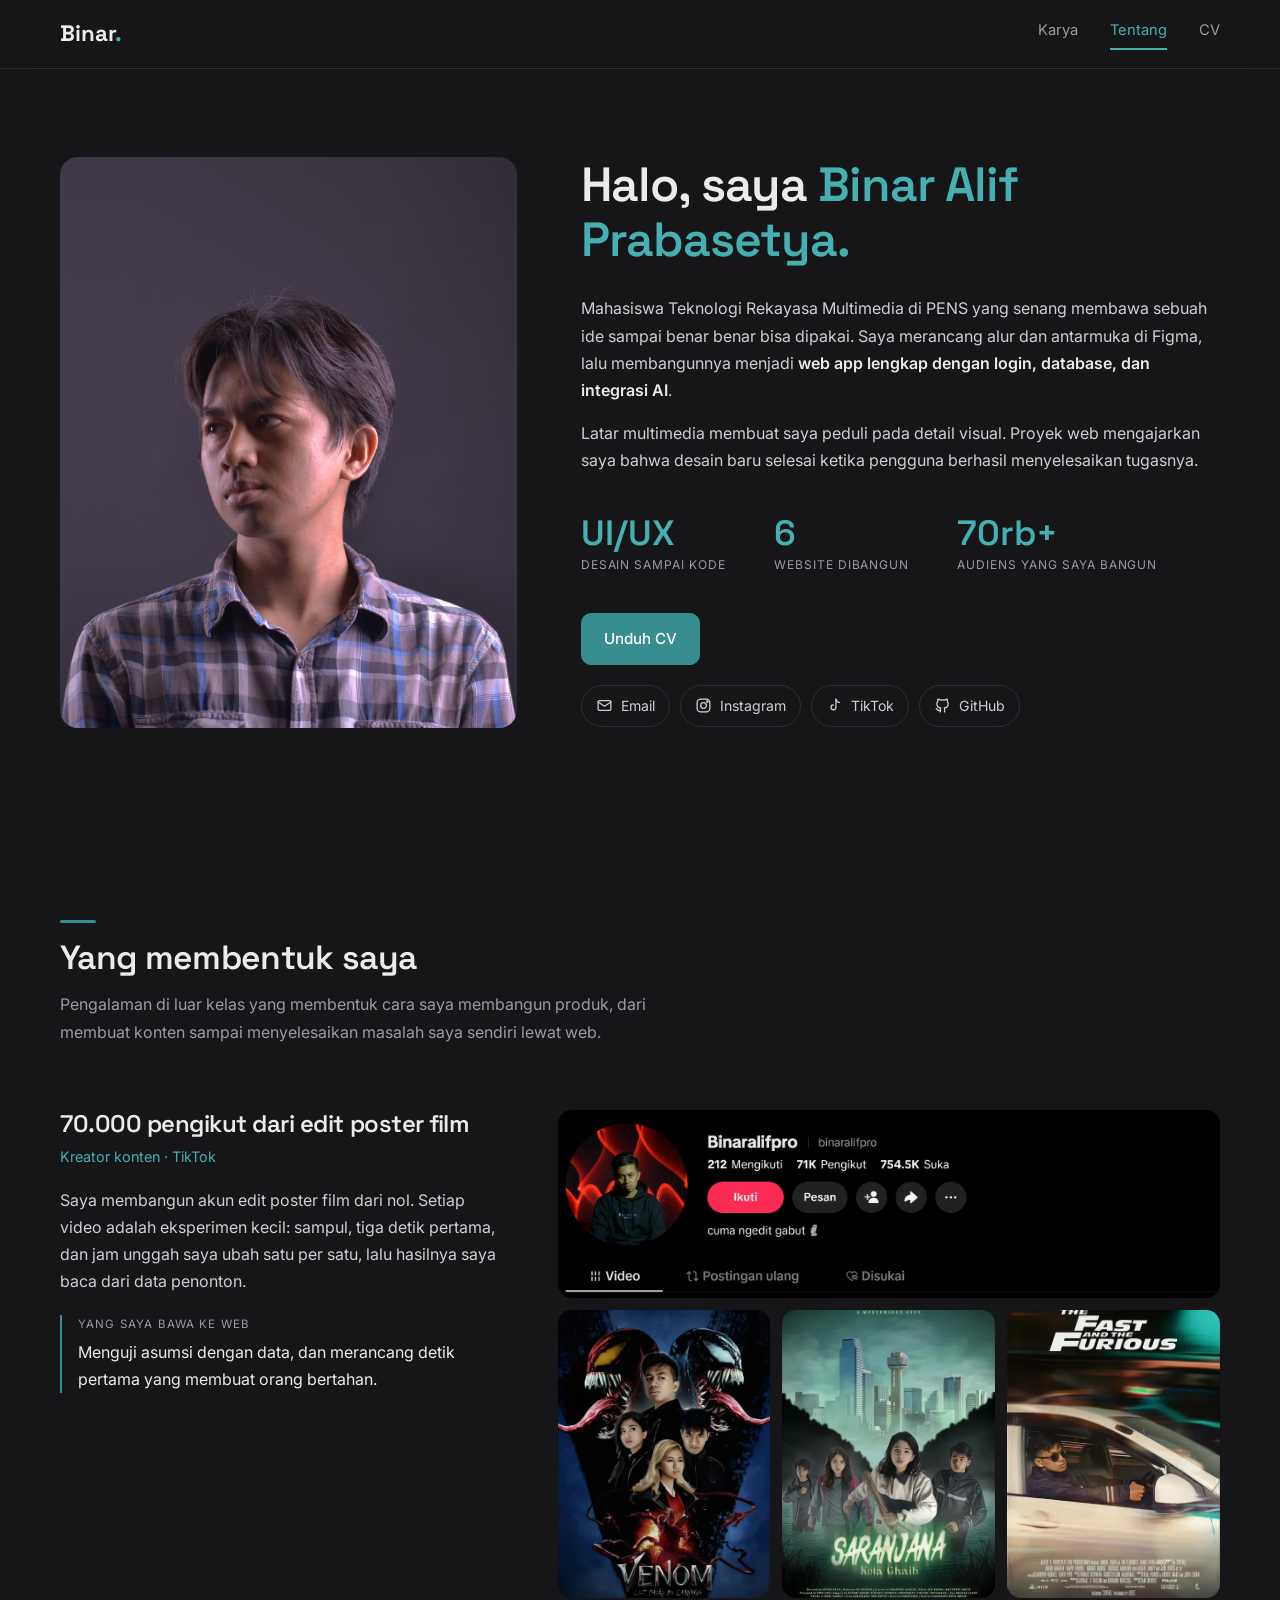
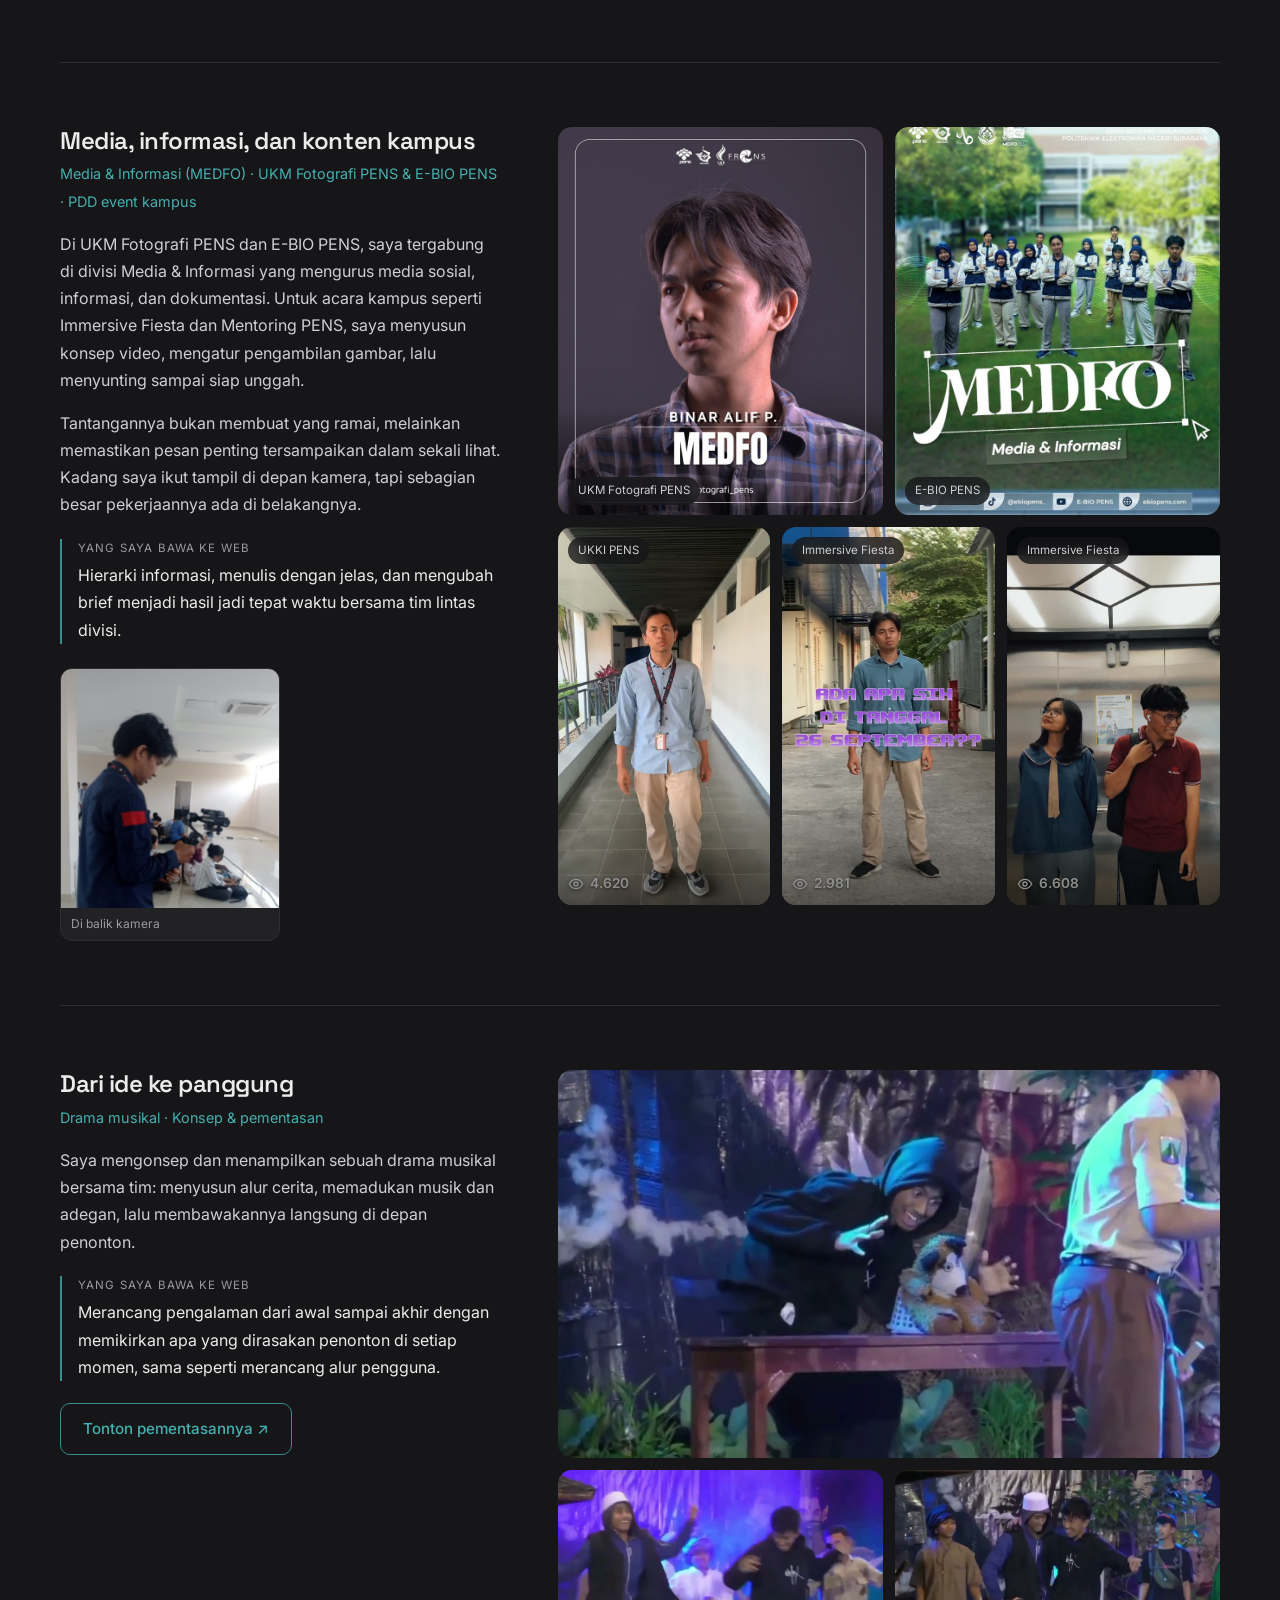
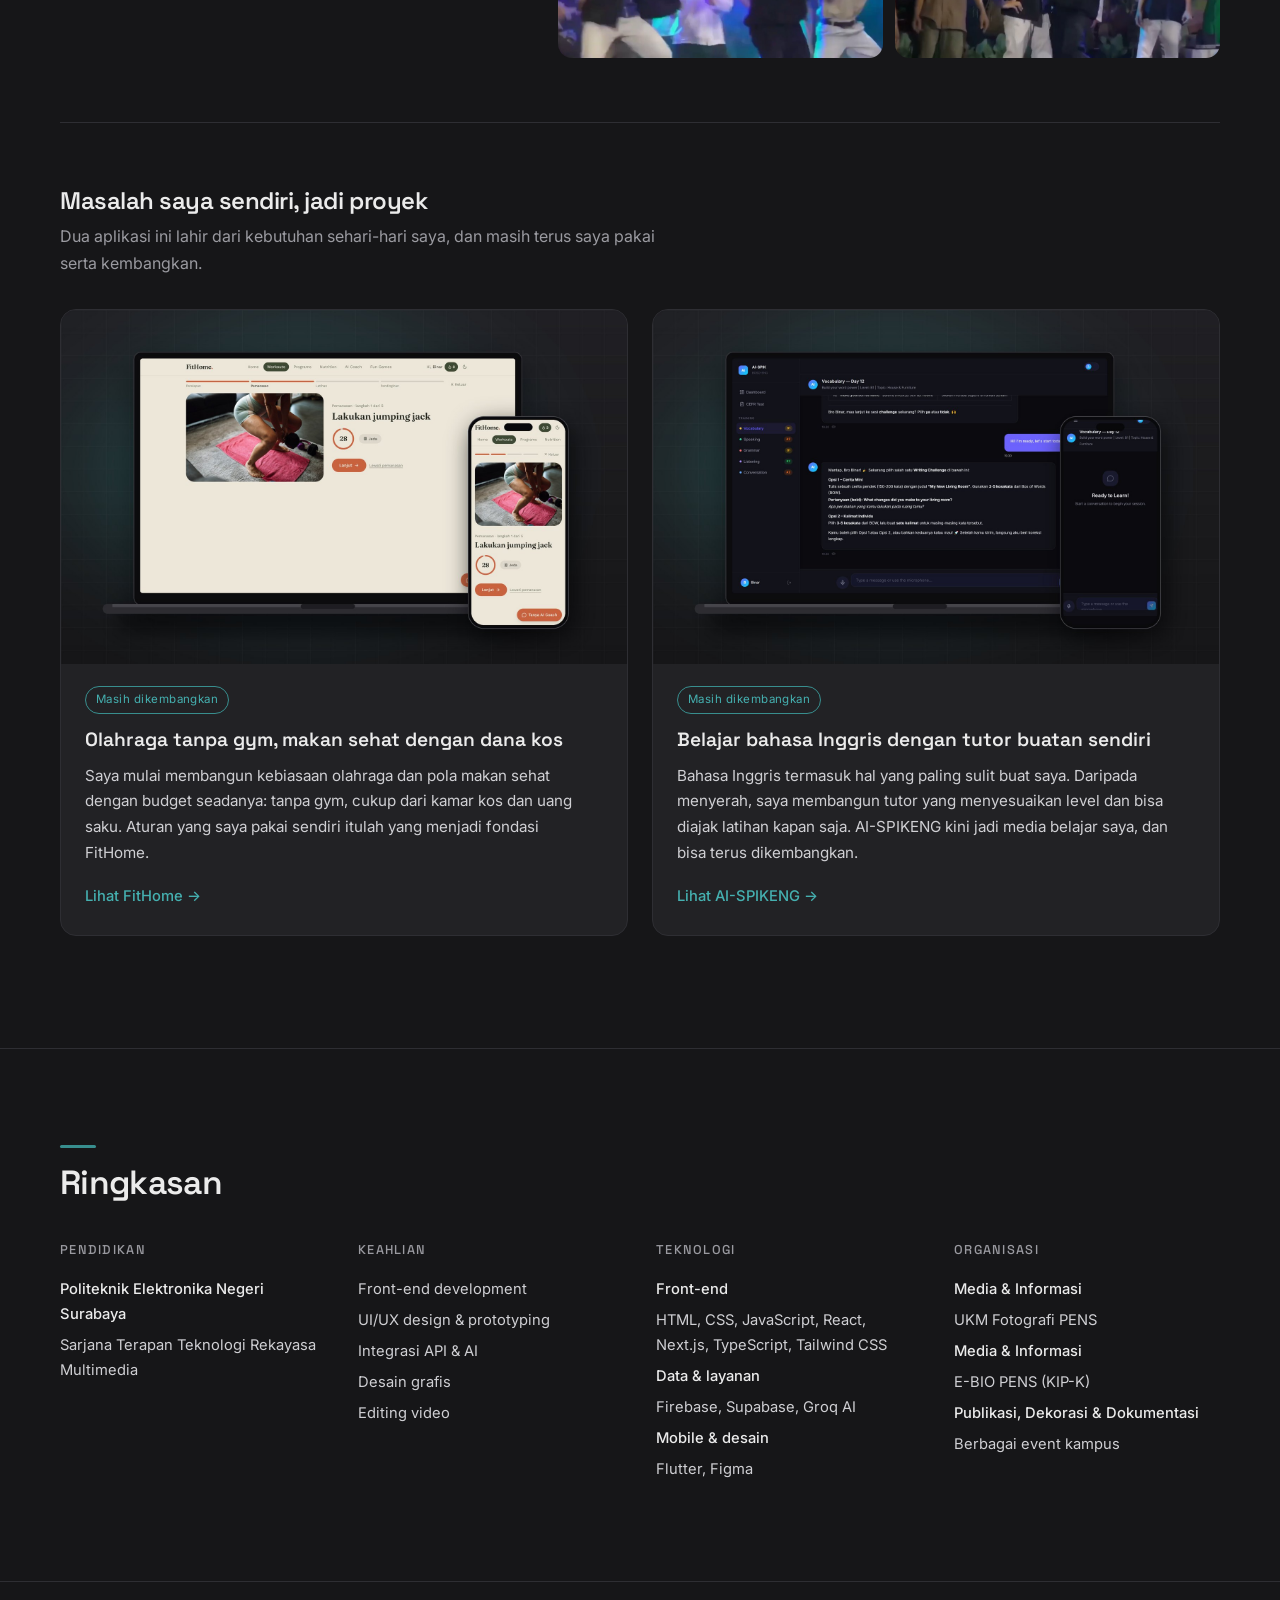
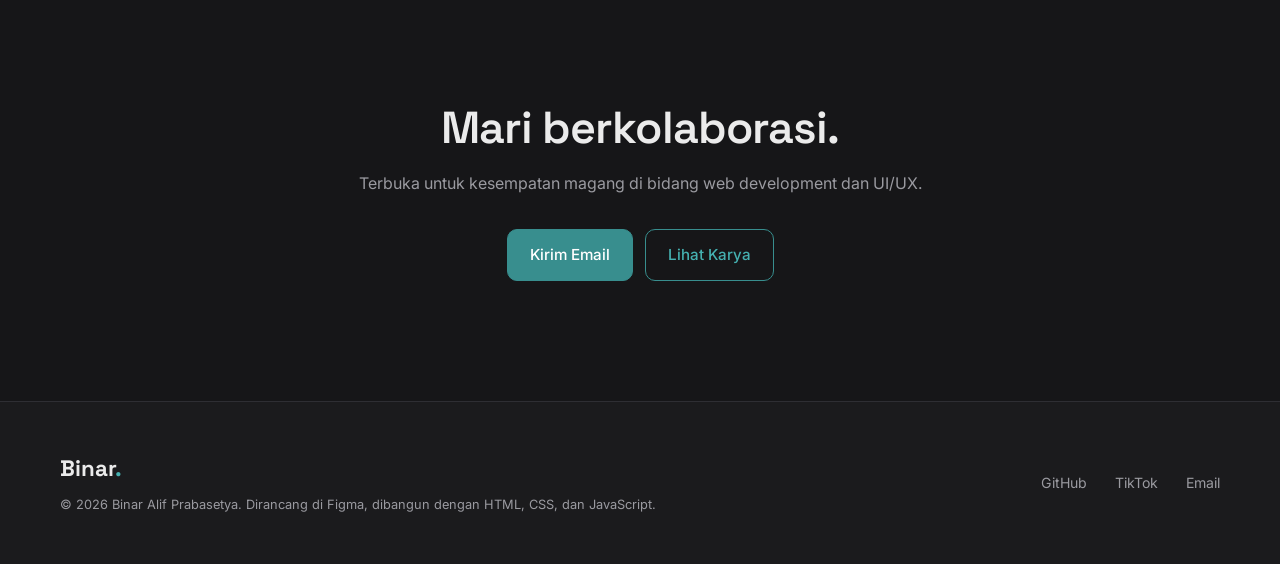
==== about.html @ 1238d6ec "Initial commit: portfolio website Co-Authored-By: Claude Opus 5.5 <noreply@anthropic.com>" ====
<!DOCTYPE html>
<html lang="id">
<head>
  <meta charset="UTF-8">
  <meta name="viewport" content="width=device-width, initial-scale=1">
  <link rel="preconnect" href="https://fonts.googleapis.com">
  <link rel="preconnect" href="https://fonts.gstatic.com" crossorigin>
  <link href="https://fonts.googleapis.com/css2?family=Inter:wght@400;500;600&family=Space+Grotesk:wght@500;600;700&display=swap" rel="stylesheet">
  <link rel="stylesheet" href="css/style.css">
  <title>Tentang | Binar Alif Prabasetya</title>
  <meta name="description" content="Tentang Binar Alif Prabasetya: web developer dan UI/UX dari Teknologi Rekayasa Multimedia PENS.">
</head>
<body>
  <header class="nav">
    <div class="wrap">
      <a class="logo" href="index.html">Binar<span>.</span></a>
      <nav class="nav-links">
        <a href="index.html#work">Karya</a>
        <a href="about.html" class="active">Tentang</a>
        <a href="assets/CV-Binar.pdf" target="_blank">CV</a>
      </nav>
    </div>
  </header>

  <main>
    <section class="about wrap">
      <div class="photo reveal"><img src="assets/binar.jpg" alt="Binar Alif Prabasetya" data-ph="assets/binar.jpg · foto profil 4:5"></div>
      <div>
        <h1>Halo, saya <span class="accent">Binar Alif Prabasetya.</span></h1>
        <p>Mahasiswa Teknologi Rekayasa Multimedia di PENS yang senang membawa sebuah ide sampai benar benar bisa dipakai. Saya merancang alur dan antarmuka di Figma, lalu membangunnya menjadi <strong>web app lengkap dengan login, database, dan integrasi AI</strong>.</p>
        <p>Latar multimedia membuat saya peduli pada detail visual. Proyek web mengajarkan saya bahwa desain baru selesai ketika pengguna berhasil menyelesaikan tugasnya.</p>
        <div class="stats">
          <div><b>UI/UX</b><small>Desain sampai kode</small></div>
          <div><b>6</b><small>Website dibangun</small></div>
          <div><b>70rb+</b><small>Audiens yang saya bangun</small></div>
        </div>
        <div class="btns">
          <a class="btn btn-primary" href="assets/CV-Binar.pdf" target="_blank">Unduh CV</a>
        </div>
        <div class="socials">
          <a class="social" href="mailto:alifmgp@gmail.com" aria-label="Email"><svg viewBox="0 0 24 24" aria-hidden="true"><rect x="3" y="5" width="18" height="14" rx="2"/><path d="m3 7 9 6 9-6"/></svg><span>Email</span></a>
          <a class="social" href="https://www.instagram.com/binaralifpro" target="_blank" rel="noopener" aria-label="Instagram"><svg viewBox="0 0 24 24" aria-hidden="true"><rect x="3" y="3" width="18" height="18" rx="5"/><circle cx="12" cy="12" r="4"/><circle cx="17.5" cy="6.5" r="1"/></svg><span>Instagram</span></a>
          <a class="social" href="https://www.tiktok.com/@binaralifpro" target="_blank" rel="noopener" aria-label="TikTok"><svg viewBox="0 0 24 24" aria-hidden="true"><path d="M14 3v11.5a3.5 3.5 0 1 1-3.5-3.5"/><path d="M14 3c.5 2.6 2.4 4.5 5 4.8"/></svg><span>TikTok</span></a>
          <a class="social" href="https://github.com/binaralifpra" target="_blank" rel="noopener" aria-label="GitHub"><svg viewBox="0 0 24 24" aria-hidden="true"><path d="M9 19c-4 1.3-4-2-6-2.5m12 4.5v-3.5c0-1 .1-1.4-.5-2 2.8-.3 5.5-1.4 5.5-6a4.7 4.7 0 0 0-1.3-3.2 4.3 4.3 0 0 0-.1-3.2s-1-.3-3.4 1.3a11.6 11.6 0 0 0-6.2 0C6.6 2.8 5.5 3.1 5.5 3.1a4.3 4.3 0 0 0-.1 3.2A4.7 4.7 0 0 0 4 9.5c0 4.6 2.7 5.7 5.5 6-.6.6-.6 1.2-.5 2V21"/></svg><span>GitHub</span></a>
        </div>
      </div>
    </section>

    <section class="section">
      <div class="wrap">
        <h2 class="section-title">Yang membentuk saya</h2>
        <p class="section-lead">Pengalaman di luar kelas yang membentuk cara saya membangun produk, dari membuat konten sampai menyelesaikan masalah saya sendiri lewat web.</p>

        <article class="story">
          <div class="copy reveal">
            <h3>70.000 pengikut dari edit poster film</h3>
            <span class="where">Kreator konten · TikTok</span>
            <p>Saya membangun akun edit poster film dari nol. Setiap video adalah eksperimen kecil: sampul, tiga detik pertama, dan jam unggah saya ubah satu per satu, lalu hasilnya saya baca dari data penonton.</p>
            <p class="carry"><small>Yang saya bawa ke web</small>Menguji asumsi dengan data, dan merancang detik pertama yang membuat orang bertahan.</p>
          </div>
          <div class="bento bento-3 reveal">
            <a class="t-banner" href="https://www.tiktok.com/@binaralifpro" target="_blank" rel="noopener" aria-label="Buka profil TikTok @binaralifpro"><img src="assets/about/tiktok-profil.jpg" alt="Profil TikTok @binaralifpro dengan 70.000 pengikut" data-ph="tiktok-profil.jpg"></a>
            <a class="t-poster" href="https://www.tiktok.com/@binaralifpro/video/7428936457416412421" target="_blank" rel="noopener"><img src="assets/about/poster-1.jpg" alt="Edit poster Venom: Let There Be Carnage" data-ph="poster-1.jpg"></a>
            <a class="t-poster" href="https://www.tiktok.com/@binaralifpro/video/7440766410323791160" target="_blank" rel="noopener"><img src="assets/about/poster-2.jpg" alt="Edit poster Saranjana" data-ph="poster-2.jpg"></a>
            <a class="t-poster" href="https://www.tiktok.com/@binaralifpro/video/7356911009879182598" target="_blank" rel="noopener"><img src="assets/about/poster-3.jpg" alt="Edit poster Fast &amp; Furious" data-ph="poster-3.jpg"></a>
          </div>
        </article>

        <article class="story">
          <div class="copy reveal">
            <h3>Media, informasi, dan konten kampus</h3>
            <span class="where">Media & Informasi (MEDFO) · UKM Fotografi PENS & E-BIO PENS · PDD event kampus</span>
            <p>Di UKM Fotografi PENS dan E-BIO PENS, saya tergabung di divisi Media & Informasi yang mengurus media sosial, informasi, dan dokumentasi. Untuk acara kampus seperti Immersive Fiesta dan Mentoring PENS, saya menyusun konsep video, mengatur pengambilan gambar, lalu menyunting sampai siap unggah.</p>
            <p>Tantangannya bukan membuat yang ramai, melainkan memastikan pesan penting tersampaikan dalam sekali lihat. Kadang saya ikut tampil di depan kamera, tapi sebagian besar pekerjaannya ada di belakangnya.</p>
            <p class="carry"><small>Yang saya bawa ke web</small>Hierarki informasi, menulis dengan jelas, dan mengubah brief menjadi hasil jadi tepat waktu bersama tim lintas divisi.</p>
            <figure class="bts"><img src="assets/about/di-balik-kamera.jpg" alt="Binar merekam video di balik kamera saat acara kampus" loading="lazy" data-ph="di-balik-kamera.jpg"><figcaption>Di balik kamera</figcaption></figure>
          </div>
          <div class="media-stack reveal">
            <div class="bento">
            <a class="t-pair" href="https://www.instagram.com/p/DNYH1OWTmjq/" target="_blank" rel="noopener"><img src="assets/about/medfo-ukm.jpg" alt="Kartu anggota tim MEDFO UKM Fotografi PENS" loading="lazy" data-ph="medfo-ukm.jpg"><figcaption>UKM Fotografi PENS</figcaption></a>
            <a class="t-pair" href="https://www.instagram.com/p/DYep2MQiUxL/" target="_blank" rel="noopener"><img src="assets/about/medfo-ebio-1.jpg" alt="Tim Media dan Informasi E-BIO PENS" loading="lazy" data-ph="medfo-ebio-1.jpg"><figcaption>E-BIO PENS</figcaption></a>
          </div>
            <div class="reels">
            <a class="reel" href="https://www.instagram.com/p/DeIfUTqzOZ2/" target="_blank" rel="noopener"><img src="assets/about/konten-ukki.jpg" alt="Video promosi Grand Opening Mentoring PENS 2026" loading="lazy" data-ph="konten-ukki.jpg"><figcaption>UKKI PENS</figcaption><span class="views" aria-label="4.620 tayangan"><svg viewBox="0 0 24 24" aria-hidden="true"><path d="M2 12s3.6-7 10-7 10 7 10 7-3.6 7-10 7S2 12 2 12Z"/><circle cx="12" cy="12" r="3"/></svg>4.620</span></a>
            <a class="reel" href="https://www.instagram.com/p/DdbR3RQP5Yv/" target="_blank" rel="noopener"><img src="assets/about/konten-if-1.jpg" alt="Video pengumuman workshop Immersive Fiesta" loading="lazy" data-ph="konten-if-1.jpg"><figcaption>Immersive Fiesta</figcaption><span class="views" aria-label="2.981 tayangan"><svg viewBox="0 0 24 24" aria-hidden="true"><path d="M2 12s3.6-7 10-7 10 7 10 7-3.6 7-10 7S2 12 2 12Z"/><circle cx="12" cy="12" r="3"/></svg>2.981</span></a>
            <a class="reel" href="https://www.instagram.com/p/DQECvrZkkgi/" target="_blank" rel="noopener"><img src="assets/about/konten-if-2.jpg" alt="Video teaser Immersive Fiesta: Ketika Pintu Mulai Terbuka" loading="lazy" data-ph="konten-if-2.jpg"><figcaption>Immersive Fiesta</figcaption><span class="views" aria-label="6.608 tayangan"><svg viewBox="0 0 24 24" aria-hidden="true"><path d="M2 12s3.6-7 10-7 10 7 10 7-3.6 7-10 7S2 12 2 12Z"/><circle cx="12" cy="12" r="3"/></svg>6.608</span></a>
          </div>
          </div>
        </article>

        <article class="story">
          <div class="copy reveal">
            <h3>Dari ide ke panggung</h3>
            <span class="where">Drama musikal · Konsep & pementasan</span>
            <p>Saya mengonsep dan menampilkan sebuah drama musikal bersama tim: menyusun alur cerita, memadukan musik dan adegan, lalu membawakannya langsung di depan penonton.</p>
            <p class="carry"><small>Yang saya bawa ke web</small>Merancang pengalaman dari awal sampai akhir dengan memikirkan apa yang dirasakan penonton di setiap momen, sama seperti merancang alur pengguna.</p>
            <a class="btn btn-ghost watch" href="https://youtu.be/Q3s3LmCIMU4" target="_blank" rel="noopener">Tonton pementasannya &nearr;</a>
          </div>
          <div class="bento reveal">
            <a class="t-stage" href="https://youtu.be/Q3s3LmCIMU4" target="_blank" rel="noopener"><img src="assets/about/drama-1.jpg" alt="Adegan drama musikal di atas panggung" loading="lazy" data-ph="drama-1.jpg"></a>
            <a class="t-stage-sm" href="https://youtu.be/Q3s3LmCIMU4" target="_blank" rel="noopener"><img src="assets/about/drama-2.jpg" alt="Adegan drama musikal" loading="lazy" data-ph="drama-2.jpg"></a>
            <a class="t-stage-sm" href="https://youtu.be/Q3s3LmCIMU4" target="_blank" rel="noopener"><img src="assets/about/drama-3.jpg" alt="Para pemain drama musikal di atas panggung" loading="lazy" data-ph="drama-3.jpg"></a>
          </div>
        </article>

        <div class="origin">
          <div class="origin-head reveal">
            <h3>Masalah saya sendiri, jadi proyek</h3>
            <p>Dua aplikasi ini lahir dari kebutuhan sehari-hari saya, dan masih terus saya pakai serta kembangkan.</p>
          </div>
          <div class="origin-grid">
            <a class="ocard reveal" href="project.html?id=fithome">
              <div class="ocard-img"><img src="assets/work/fithome/latihan.jpg" alt="Sesi latihan terpandu di FitHome" loading="lazy" data-ph="work/fithome/latihan.jpg"></div>
              <div class="ocard-body">
                <span class="ocard-tag">Masih dikembangkan</span>
                <h4>Olahraga tanpa gym, makan sehat dengan dana kos</h4>
                <p>Saya mulai membangun kebiasaan olahraga dan pola makan sehat dengan budget seadanya: tanpa gym, cukup dari kamar kos dan uang saku. Aturan yang saya pakai sendiri itulah yang menjadi fondasi FitHome.</p>
                <span class="ocard-link">Lihat FitHome &rarr;</span>
              </div>
            </a>
            <a class="ocard reveal" href="project.html?id=ai-spikeng">
              <div class="ocard-img"><img src="assets/work/ai-spikeng/chat.jpg" alt="Sesi latihan bersama tutor AI di AI-SPIKENG" loading="lazy" data-ph="work/ai-spikeng/chat.jpg"></div>
              <div class="ocard-body">
                <span class="ocard-tag">Masih dikembangkan</span>
                <h4>Belajar bahasa Inggris dengan tutor buatan sendiri</h4>
                <p>Bahasa Inggris termasuk hal yang paling sulit buat saya. Daripada menyerah, saya membangun tutor yang menyesuaikan level dan bisa diajak latihan kapan saja. AI-SPIKENG kini jadi media belajar saya, dan bisa terus dikembangkan.</p>
                <span class="ocard-link">Lihat AI-SPIKENG &rarr;</span>
              </div>
            </a>
          </div>
        </div>

      </div>
    </section>

    <section class="section">
      <div class="wrap">
        <h2 class="section-title">Ringkasan</h2>
        <div class="cv reveal" style="margin-top: 36px">
          <div>
            <h4>Pendidikan</h4>
            <ul>
              <li><b>Politeknik Elektronika Negeri Surabaya</b></li>
              <li>Sarjana Terapan Teknologi Rekayasa Multimedia</li>
            </ul>
          </div>
          <div>
            <h4>Keahlian</h4>
            <ul>
              <li>Front-end development</li>
              <li>UI/UX design & prototyping</li>
              <li>Integrasi API & AI</li>
              <li>Desain grafis</li>
              <li>Editing video</li>
            </ul>
          </div>
          <div>
            <h4>Teknologi</h4>
            <ul>
              <li><b>Front-end</b></li>
              <li>HTML, CSS, JavaScript, React, Next.js, TypeScript, Tailwind CSS</li>
              <li><b>Data & layanan</b></li>
              <li>Firebase, Supabase, Groq AI</li>
              <li><b>Mobile & desain</b></li>
              <li>Flutter, Figma</li>
            </ul>
          </div>
          <div>
            <h4>Organisasi</h4>
            <ul>
              <li><b>Media & Informasi</b></li>
              <li>UKM Fotografi PENS</li>
              <li><b>Media & Informasi</b></li>
              <li>E-BIO PENS (KIP-K)</li>
              <li><b>Publikasi, Dekorasi & Dokumentasi</b></li>
              <li>Berbagai event kampus</li>
            </ul>
          </div>
        </div>
      </div>
    </section>

    <section class="contact">
      <div class="wrap">
        <h2>Mari berkolaborasi.</h2>
        <p>Terbuka untuk kesempatan magang di bidang web development dan UI/UX.</p>
        <div class="btns">
          <a class="btn btn-primary" href="mailto:alifmgp@gmail.com">Kirim Email</a>
          <a class="btn btn-ghost" href="index.html#work">Lihat Karya</a>
        </div>
      </div>
    </section>
  </main>

  <footer class="footer">
    <div class="wrap">
      <div>
        <a class="logo" href="index.html">Binar<span>.</span></a>
        <small>&copy; 2026 Binar Alif Prabasetya. Dirancang di Figma, dibangun dengan HTML, CSS, dan JavaScript.</small>
      </div>
      <nav>
        <a href="https://github.com/binaralifpra" target="_blank" rel="noopener">GitHub</a>
        <a href="https://www.tiktok.com/@binaralifpro" target="_blank" rel="noopener">TikTok</a>
        <a href="mailto:alifmgp@gmail.com">Email</a>
      </nav>
    </div>
  </footer>

  <script src="js/main.js"></script>
</body>
</html>
---- css/style.css ----
:root {
  --bg: #161618;
  --surface: #222225;
  --surface-2: #2a2a2e;
  --line: #2e2e33;
  --text: #ebebeb;
  --soft: #cfcfd3;
  --muted: #9a9aa0;
  --accent: #388e8e;
  --accent-hi: #45b0b0;
  --radius: 18px;
  --max: 1160px;
  --head: "Space Grotesk", system-ui, sans-serif;
  --body: "Inter", system-ui, sans-serif;
}

* { box-sizing: border-box; margin: 0; padding: 0; }
html { scroll-behavior: smooth; }
body { background: var(--bg); color: var(--text); font-family: var(--body); font-size: 16px; line-height: 1.7; -webkit-font-smoothing: antialiased; }
img { display: block; max-width: 100%; }
a { color: inherit; text-decoration: none; }
h1, h2, h3 { font-family: var(--head); font-weight: 600; line-height: 1.15; letter-spacing: -0.02em; }
.wrap { width: min(var(--max), 100% - 48px); margin-inline: auto; }
.accent { color: var(--accent-hi); }
.eyebrow { display: block; font-size: 0.78rem; letter-spacing: 0.12em; text-transform: uppercase; color: var(--muted); margin-bottom: 14px; }

/* Nav */
.nav { position: sticky; top: 0; z-index: 10; background: rgba(22, 22, 24, 0.82); backdrop-filter: blur(12px); border-bottom: 1px solid var(--line); }
.nav .wrap { display: flex; align-items: center; justify-content: space-between; height: 68px; }
.logo { font-family: var(--head); font-weight: 700; font-size: 1.4rem; }
.logo span { color: var(--accent-hi); }
.nav-links { display: flex; gap: 32px; font-size: 0.92rem; }
.nav-links a { color: var(--muted); padding-bottom: 4px; border-bottom: 2px solid transparent; transition: color .2s, border-color .2s; }
.nav-links a:hover { color: var(--text); }
.nav-links a.active { color: var(--accent-hi); border-color: var(--accent-hi); }

/* Buttons */
.btn { display: inline-flex; align-items: center; gap: 8px; padding: 12px 22px; border-radius: 10px; font-weight: 500; font-size: 0.95rem; border: 1px solid var(--accent); transition: background .2s, color .2s, border-color .2s; }
.btn-primary { background: var(--accent); color: #fff; }
.btn-primary:hover { background: var(--accent-hi); border-color: var(--accent-hi); }
.btn-ghost { color: var(--accent-hi); }
.btn-ghost:hover { background: rgba(56, 142, 142, 0.14); }
.btns { display: flex; flex-wrap: wrap; gap: 12px; }

/* Hero */
.hero { position: relative; padding: 128px 0 112px; overflow: hidden; }
.hero::before { content: ""; position: absolute; inset: 0; z-index: 1; background-image: linear-gradient(var(--line) 1px, transparent 1px), linear-gradient(90deg, var(--line) 1px, transparent 1px); background-size: 64px 64px; mask-image: radial-gradient(ellipse at 70% 30%, #000 0%, transparent 65%); opacity: 0.5; }
.hero::after { content: ""; position: absolute; top: 0; right: 0; bottom: 0; width: 65%; background: url("../assets/cover.jpg") center / cover no-repeat; -webkit-mask-image: linear-gradient(to right, transparent, #000 45%), linear-gradient(to top, transparent, #000 35%); -webkit-mask-composite: source-in; mask-image: linear-gradient(to right, transparent, #000 45%), linear-gradient(to top, transparent, #000 35%); mask-composite: intersect; opacity: 0.4; }
.hero .wrap { position: relative; z-index: 2; }
.hero h1 { font-size: clamp(2.2rem, 5.5vw, 3.8rem); max-width: 14ch; }
.hero p { color: var(--muted); margin: 20px 0 36px; max-width: 50ch; }
.status { display: inline-flex; align-items: center; gap: 10px; font-size: 0.85rem; color: var(--soft); background: rgba(34, 34, 37, 0.8); border: 1px solid var(--line); border-radius: 999px; padding: 6px 14px; margin-bottom: 28px; }
.status::before { content: ""; width: 8px; height: 8px; border-radius: 50%; background: #4ade80; box-shadow: 0 0 0 4px rgba(74, 222, 128, 0.15); }

.stackline { border-top: 1px solid var(--line); border-bottom: 1px solid var(--line); padding: 18px 0; }
.stackline .wrap { display: flex; flex-wrap: wrap; justify-content: space-between; gap: 10px 28px; font-family: var(--head); color: var(--muted); font-size: 0.95rem; }

/* Sections */
.section { padding: 96px 0; }
.section + .section { border-top: 1px solid var(--line); }
.section-title { font-size: clamp(1.6rem, 3vw, 2.1rem); margin-bottom: 14px; }
.section-title::before { content: ""; display: block; width: 36px; height: 3px; background: var(--accent); margin-bottom: 16px; border-radius: 2px; }
.section-lead { color: var(--muted); max-width: 60ch; margin-bottom: 48px; }

/* Filter */
.filter { display: flex; gap: 8px; margin-bottom: 32px; flex-wrap: wrap; }
.filter button { font: inherit; font-size: 0.88rem; cursor: pointer; background: none; color: var(--muted); border: 1px solid var(--line); border-radius: 999px; padding: 7px 16px; transition: all .2s; }
.filter button:hover { color: var(--text); }
.filter button.active { color: var(--accent-hi); border-color: var(--accent); }

/* Project grid */
.grid { display: grid; grid-template-columns: repeat(2, 1fr); gap: 28px; }
.card { display: block; }
.card .frame { aspect-ratio: 16 / 10; border-radius: 14px; overflow: hidden; background: var(--surface); position: relative; }
.card .frame img { width: 100%; height: 100%; object-fit: cover; transition: transform .6s ease; }
.card .frame::after { content: ""; position: absolute; inset: 0; background: linear-gradient(to top, rgba(56, 142, 142, 0.35), transparent 55%); opacity: 0; transition: opacity .4s; }
.card:hover .frame img { transform: scale(1.04); }
.card:hover .frame::after { opacity: 1; }
.card-meta { display: flex; justify-content: space-between; align-items: baseline; gap: 16px; margin-top: 18px; }
.card h3 { font-size: 1.3rem; }
.card .tag { font-size: 0.8rem; color: var(--muted); white-space: nowrap; }
.card p { color: var(--muted); font-size: 0.95rem; margin-top: 4px; }
.card.hidden { display: none; }

/* Placeholder for missing images */
.ph { width: 100%; height: 100%; min-height: 160px; display: grid; place-items: center; text-align: center; padding: 20px; background: repeating-linear-gradient(135deg, var(--surface), var(--surface) 12px, var(--surface-2) 12px, var(--surface-2) 24px); color: var(--muted); font-size: 0.78rem; line-height: 1.5; }

/* Project page (studi kasus) */
.back { display: inline-block; color: var(--muted); font-size: 0.9rem; margin-bottom: 36px; transition: color .2s; }
.back:hover { color: var(--accent-hi); }
.float-back { position: fixed; z-index: 9; bottom: 24px; left: 24px; display: inline-flex; align-items: center; gap: 6px; padding: 8px 16px; border-radius: 999px; font-size: 0.86rem; color: var(--text); background: rgba(34, 34, 37, 0.85); backdrop-filter: blur(10px); border: 1px solid var(--line); box-shadow: 0 6px 20px rgba(0, 0, 0, 0.3); opacity: 0; transform: translateY(8px); pointer-events: none; transition: opacity .25s, transform .25s, color .2s, border-color .2s; }
.float-back.show { opacity: 1; transform: none; pointer-events: auto; }
.float-back:hover { color: var(--accent-hi); border-color: var(--accent); }
@media (max-width: 860px) { .float-back { bottom: 16px; left: 16px; } }
.cs-hero { padding: 72px 0 48px; text-align: center; }
.cs-hero h1 { font-size: clamp(2.4rem, 6vw, 4rem); }
.cs-hero .lead { color: var(--soft); font-size: 1.12rem; margin: 18px auto 0; max-width: 58ch; }
.cs-hero .btns { justify-content: center; margin-top: 28px; }
.btn.is-off { opacity: 0.4; cursor: not-allowed; }
.meta { display: grid; grid-template-columns: repeat(4, 1fr); gap: 24px; text-align: left; margin-top: 48px; padding: 24px 0; border-top: 1px solid var(--line); border-bottom: 1px solid var(--line); }
.meta dt { font-size: 0.74rem; color: var(--muted); text-transform: uppercase; letter-spacing: 0.1em; margin-bottom: 6px; }
.meta dd { font-size: 0.95rem; }

/* semua gambar proyek: 16:10, sudut & garis tepi yang sama, tidak terpotong */
.shot { aspect-ratio: 16 / 10; border-radius: 16px; overflow: hidden; background: var(--surface); border: 1px solid var(--line); }
.shot img { width: 100%; height: 100%; object-fit: cover; display: block; }

.numbers { display: grid; grid-template-columns: repeat(3, 1fr); gap: 24px; padding: 72px 0; }
.numbers b { display: block; font-family: var(--head); font-weight: 600; font-size: clamp(2.2rem, 4.5vw, 3.2rem); color: var(--accent-hi); line-height: 1; letter-spacing: -0.02em; }
.numbers span { display: block; color: var(--muted); font-size: 0.92rem; margin-top: 10px; max-width: 26ch; }

.block { display: grid; grid-template-columns: 1fr 2fr; gap: 48px; padding: 72px 0; border-top: 1px solid var(--line); }
.block h2 { font-size: 1.6rem; }
.block p { color: var(--soft); max-width: 62ch; }
.block p + p { margin-top: 16px; }
.cards3 { display: grid; grid-template-columns: repeat(3, 1fr); gap: 16px; }
.mini { background: var(--surface); border-radius: 14px; padding: 22px; }
.mini h3 { font-size: 1.02rem; margin-bottom: 8px; }
.mini p { color: var(--muted); font-size: 0.92rem; line-height: 1.6; }
.mini .n { display: block; font-family: var(--head); color: var(--accent-hi); font-size: 0.85rem; margin-bottom: 12px; }

.features { border-top: 1px solid var(--line); padding: 24px 0; }
.feature { display: grid; grid-template-columns: 7fr 5fr; gap: 56px; align-items: center; padding: 48px 0; }
.feature:nth-child(even) { grid-template-columns: 5fr 7fr; }
.feature:nth-child(even) .shot { order: 2; }
.feature h3 { font-size: 1.45rem; margin-bottom: 12px; }
.feature p { color: var(--soft); }
.feature .n { font-family: var(--head); color: var(--accent-hi); font-size: 0.9rem; display: block; margin-bottom: 10px; }

.try { display: flex; justify-content: space-between; align-items: center; gap: 24px; flex-wrap: wrap; margin-top: 24px; padding: 32px 36px; border-radius: 16px; background: linear-gradient(120deg, rgba(56, 142, 142, 0.18), var(--surface) 60%); border: 1px solid var(--line); }
.try h2 { font-size: 1.5rem; }
.try p { color: var(--muted); margin-top: 4px; }

.next { display: grid; grid-template-columns: 1fr 1fr; gap: 40px; align-items: center; padding: 72px 0 104px; margin-top: 72px; border-top: 1px solid var(--line); }
.next .shot img { transition: transform .7s; }
.next:hover .shot img { transform: scale(1.03); }
.next h2 { font-size: clamp(2rem, 4vw, 3rem); margin-top: 6px; transition: color .2s; }
.next:hover h2 { color: var(--accent-hi); }
.next p { color: var(--muted); margin-top: 10px; }

/* About */
.about { display: grid; grid-template-columns: 5fr 7fr; gap: 64px; padding: 88px 0 96px; align-items: start; }
.about .photo { aspect-ratio: 4 / 5; border-radius: var(--radius); overflow: hidden; background: var(--surface); }
.about .photo img { width: 100%; height: 100%; object-fit: cover; }
.about h1 { font-size: clamp(2rem, 4.5vw, 3rem); margin-bottom: 28px; }
.about p { color: var(--soft); }
.about p + p { margin-top: 16px; }
.about strong { color: var(--text); font-weight: 600; }
.stats { display: flex; gap: 48px; margin: 40px 0 36px; flex-wrap: wrap; }
.stats b { display: block; font-family: var(--head); font-size: 2.2rem; color: var(--accent-hi); font-weight: 600; line-height: 1; }
.stats small { font-size: 0.75rem; color: var(--muted); text-transform: uppercase; letter-spacing: 0.08em; }

.story { display: grid; grid-template-columns: 2fr 3fr; gap: 56px; padding: 64px 0; border-top: 1px solid var(--line); align-items: start; }
.story:first-of-type { border-top: 0; padding-top: 16px; }
.story .copy { position: sticky; top: 100px; }
.story h3 { font-size: 1.5rem; margin-bottom: 6px; }
.story .where { color: var(--accent-hi); font-size: 0.9rem; }
.story p { color: var(--soft); margin-top: 16px; }
.story .carry { margin-top: 20px; padding-left: 16px; border-left: 2px solid var(--accent); color: var(--text); }
.story .carry small { display: block; font-size: 0.72rem; letter-spacing: 0.1em; text-transform: uppercase; color: var(--muted); margin-bottom: 4px; }
.bento { display: grid; grid-template-columns: repeat(6, 1fr); grid-auto-rows: 88px; gap: 12px; }
.bento figure { position: relative; border-radius: 14px; overflow: hidden; background: var(--surface); }
.bento img { width: 100%; height: 100%; object-fit: cover; }
.bento figcaption { position: absolute; left: 10px; bottom: 10px; font-size: 0.72rem; background: rgba(22, 22, 24, 0.78); backdrop-filter: blur(6px); padding: 4px 10px; border-radius: 999px; color: var(--soft); }
.t-tall { grid-column: span 2; grid-row: span 4; }
.t-sq { grid-column: span 2; grid-row: span 2; }
.t-wide { grid-column: span 4; grid-row: span 2; }
.t-half { grid-column: span 3; grid-row: span 4; }
.t-big { grid-column: span 4; grid-row: span 4; }
.t-banner { grid-column: span 6; grid-row: span 2; }
.t-poster { grid-column: span 2; grid-row: span 3; }
.t-banner img { object-position: left center; }

.cv { display: grid; grid-template-columns: repeat(4, 1fr); gap: 32px; }
.cv h4 { font-family: var(--head); font-size: 0.8rem; letter-spacing: 0.1em; text-transform: uppercase; color: var(--muted); font-weight: 500; margin-bottom: 14px; }
.cv ul { list-style: none; }
.cv li { color: var(--soft); font-size: 0.92rem; padding: 3px 0; }
.cv li b { display: block; color: var(--text); font-weight: 500; margin-top: 10px; }
.cv li b:first-child { margin-top: 0; }

.contact { text-align: center; padding: 120px 0; border-top: 1px solid var(--line); }
.contact h2 { font-size: clamp(1.8rem, 4vw, 2.8rem); margin-bottom: 16px; }
.contact p { color: var(--muted); margin-bottom: 32px; }
.contact .btns { justify-content: center; }

/* Kolase tambahan halaman About */
.bento > a { position: relative; border-radius: 14px; overflow: hidden; background: var(--surface); display: block; }
.bento > a img, .reels img { width: 100%; height: 100%; object-fit: cover; transition: transform .5s; }
.bento > a:hover img, .reels a:hover img { transform: scale(1.04); }
.bento > a figcaption { position: absolute; left: 10px; bottom: 10px; font-size: 0.72rem; background: rgba(22, 22, 24, 0.78); backdrop-filter: blur(6px); padding: 4px 10px; border-radius: 999px; color: var(--soft); }
.t-stage { grid-column: span 6; grid-row: span 4; }
.t-pair { grid-column: span 3; grid-row: span 4; }
.reels figcaption { position: absolute; left: 10px; top: 10px; font-size: 0.72rem; background: rgba(22, 22, 24, 0.78); backdrop-filter: blur(6px); padding: 4px 10px; border-radius: 999px; color: var(--soft); }
.views { position: absolute; left: 10px; bottom: 10px; display: inline-flex; align-items: center; gap: 6px; font-size: 0.85rem; font-weight: 600; color: #fff; text-shadow: 0 1px 3px rgba(0, 0, 0, 0.6); }
.views svg { width: 16px; height: 16px; fill: none; stroke: currentColor; stroke-width: 2; filter: drop-shadow(0 1px 2px rgba(0, 0, 0, 0.6)); }
.reels a::after { content: ""; position: absolute; inset: auto 0 0 0; height: 30%; background: linear-gradient(to top, rgba(0, 0, 0, 0.55), transparent); pointer-events: none; }
.t-stage-sm { grid-column: span 3; grid-row: span 2; }
.media-stack { display: grid; gap: 12px; }
.reels { display: grid; grid-template-columns: repeat(3, 1fr); gap: 12px; }
.reels a { position: relative; aspect-ratio: 9 / 16; border-radius: 14px; overflow: hidden; background: var(--surface); }
.bts { margin-top: 24px; width: 220px; border-radius: 12px; overflow: hidden; border: 1px solid var(--line); background: var(--surface); }
.bts img { width: 100%; aspect-ratio: 505 / 554; object-fit: cover; }
.bts figcaption { font-size: 0.75rem; color: var(--muted); padding: 6px 10px; }
.watch { margin-top: 22px; }
@media (max-width: 520px) {
  .reels { grid-template-columns: repeat(3, 1fr); gap: 8px; }
  .t-pair { grid-column: span 1; grid-row: span 4; }
  .reels figcaption { font-size: 0.64rem; padding: 3px 8px; left: 6px; top: 6px; right: 6px; width: max-content; max-width: calc(100% - 12px); white-space: nowrap; overflow: hidden; text-overflow: ellipsis; }
  .views { font-size: 0.74rem; left: 8px; bottom: 8px; }
  .views svg { width: 13px; height: 13px; }
  .t-stage { grid-column: span 2; grid-row: span 3; }
  .t-stage-sm { grid-column: span 1; grid-row: span 2; }
}


/* Kartu "Masalah saya sendiri, jadi proyek" */
.origin { padding: 64px 0 16px; border-top: 1px solid var(--line); }
.origin-head h3 { font-size: 1.5rem; }
.origin-head p { color: var(--muted); margin-top: 8px; max-width: 60ch; }
.origin-grid { display: grid; grid-template-columns: repeat(2, 1fr); gap: 24px; margin-top: 32px; }
.ocard { display: flex; flex-direction: column; background: var(--surface); border: 1px solid var(--line); border-radius: 16px; overflow: hidden; transition: border-color .2s, transform .3s; }
.ocard:hover { border-color: var(--accent); transform: translateY(-3px); }
.ocard-img { aspect-ratio: 16 / 10; overflow: hidden; background: var(--surface-2); }
.ocard-img img { width: 100%; height: 100%; object-fit: cover; transition: transform .6s; }
.ocard:hover .ocard-img img { transform: scale(1.03); }
.ocard-body { padding: 22px 24px 26px; display: flex; flex-direction: column; flex: 1; }
.ocard-tag { align-self: flex-start; font-size: 0.72rem; letter-spacing: 0.04em; color: var(--accent-hi); border: 1px solid var(--accent); border-radius: 999px; padding: 3px 10px; }
.ocard h4 { font-family: var(--head); font-size: 1.2rem; font-weight: 600; line-height: 1.3; margin: 14px 0 10px; }
.ocard p { color: var(--soft); font-size: 0.95rem; }
.ocard-link { margin-top: auto; padding-top: 18px; color: var(--accent-hi); font-weight: 500; font-size: 0.92rem; }
@media (max-width: 760px) { .origin-grid { grid-template-columns: 1fr; } }

.socials { display: flex; flex-wrap: wrap; gap: 10px; margin-top: 20px; }
.social { display: inline-flex; align-items: center; gap: 8px; padding: 8px 14px; border: 1px solid var(--line); border-radius: 999px; font-size: 0.88rem; color: var(--soft); transition: color .2s, border-color .2s, background .2s; }
.social svg { width: 17px; height: 17px; fill: none; stroke: currentColor; stroke-width: 1.8; stroke-linecap: round; stroke-linejoin: round; }
.social:hover { color: var(--accent-hi); border-color: var(--accent); background: rgba(56, 142, 142, 0.1); }

/* Footer */
.footer { background: #1b1b1d; border-top: 1px solid var(--line); padding: 48px 0; }
.footer .wrap { display: flex; justify-content: space-between; align-items: center; gap: 24px; flex-wrap: wrap; }
.footer small { display: block; color: var(--muted); font-size: 0.8rem; margin-top: 6px; }
.footer nav { display: flex; gap: 28px; font-size: 0.88rem; color: var(--muted); }
.footer nav a:hover { color: var(--accent-hi); }

/* Reveal */
.reveal { opacity: 0; transform: translateY(16px); transition: opacity .7s ease, transform .7s ease; }
.reveal.in { opacity: 1; transform: none; }
@media (prefers-reduced-motion: reduce) { .reveal { opacity: 1; transform: none; transition: none; } html { scroll-behavior: auto; } }

@media (max-width: 860px) {
  .grid, .cards3, .next, .story { grid-template-columns: 1fr; }
  .numbers { grid-template-columns: 1fr; gap: 28px; padding: 56px 0; }
  .feature, .feature:nth-child(even) { grid-template-columns: 1fr; gap: 24px; padding: 32px 0; }
  .feature:nth-child(even) .shot { order: 0; }
  .try { padding: 24px; }
  .meta, .cv { grid-template-columns: repeat(2, 1fr); }
  .block, .about { grid-template-columns: 1fr; gap: 20px; }
  .story .copy { position: static; }
  .hero { padding: 88px 0 80px; }
  .hero::after { width: 100%; opacity: 0.25; }
  .section { padding: 72px 0; }
  .about .photo { max-width: 360px; }
  .bento { grid-auto-rows: 64px; }
}
@media (max-width: 520px) {
  .cv { grid-template-columns: 1fr; }
  .bento { grid-template-columns: repeat(2, 1fr); }
  .t-tall { grid-column: span 1; grid-row: span 4; }
  .t-sq { grid-column: span 1; grid-row: span 2; }
  .t-wide { grid-column: span 2; grid-row: span 2; }
  .t-half { grid-column: span 1; grid-row: span 4; }
  .t-big { grid-column: span 2; grid-row: span 3; }
  .bento-3 { grid-template-columns: repeat(3, 1fr); }
  .t-banner { grid-column: span 3; grid-row: span 2; }
  .t-poster { grid-column: span 1; grid-row: span 3; }
}
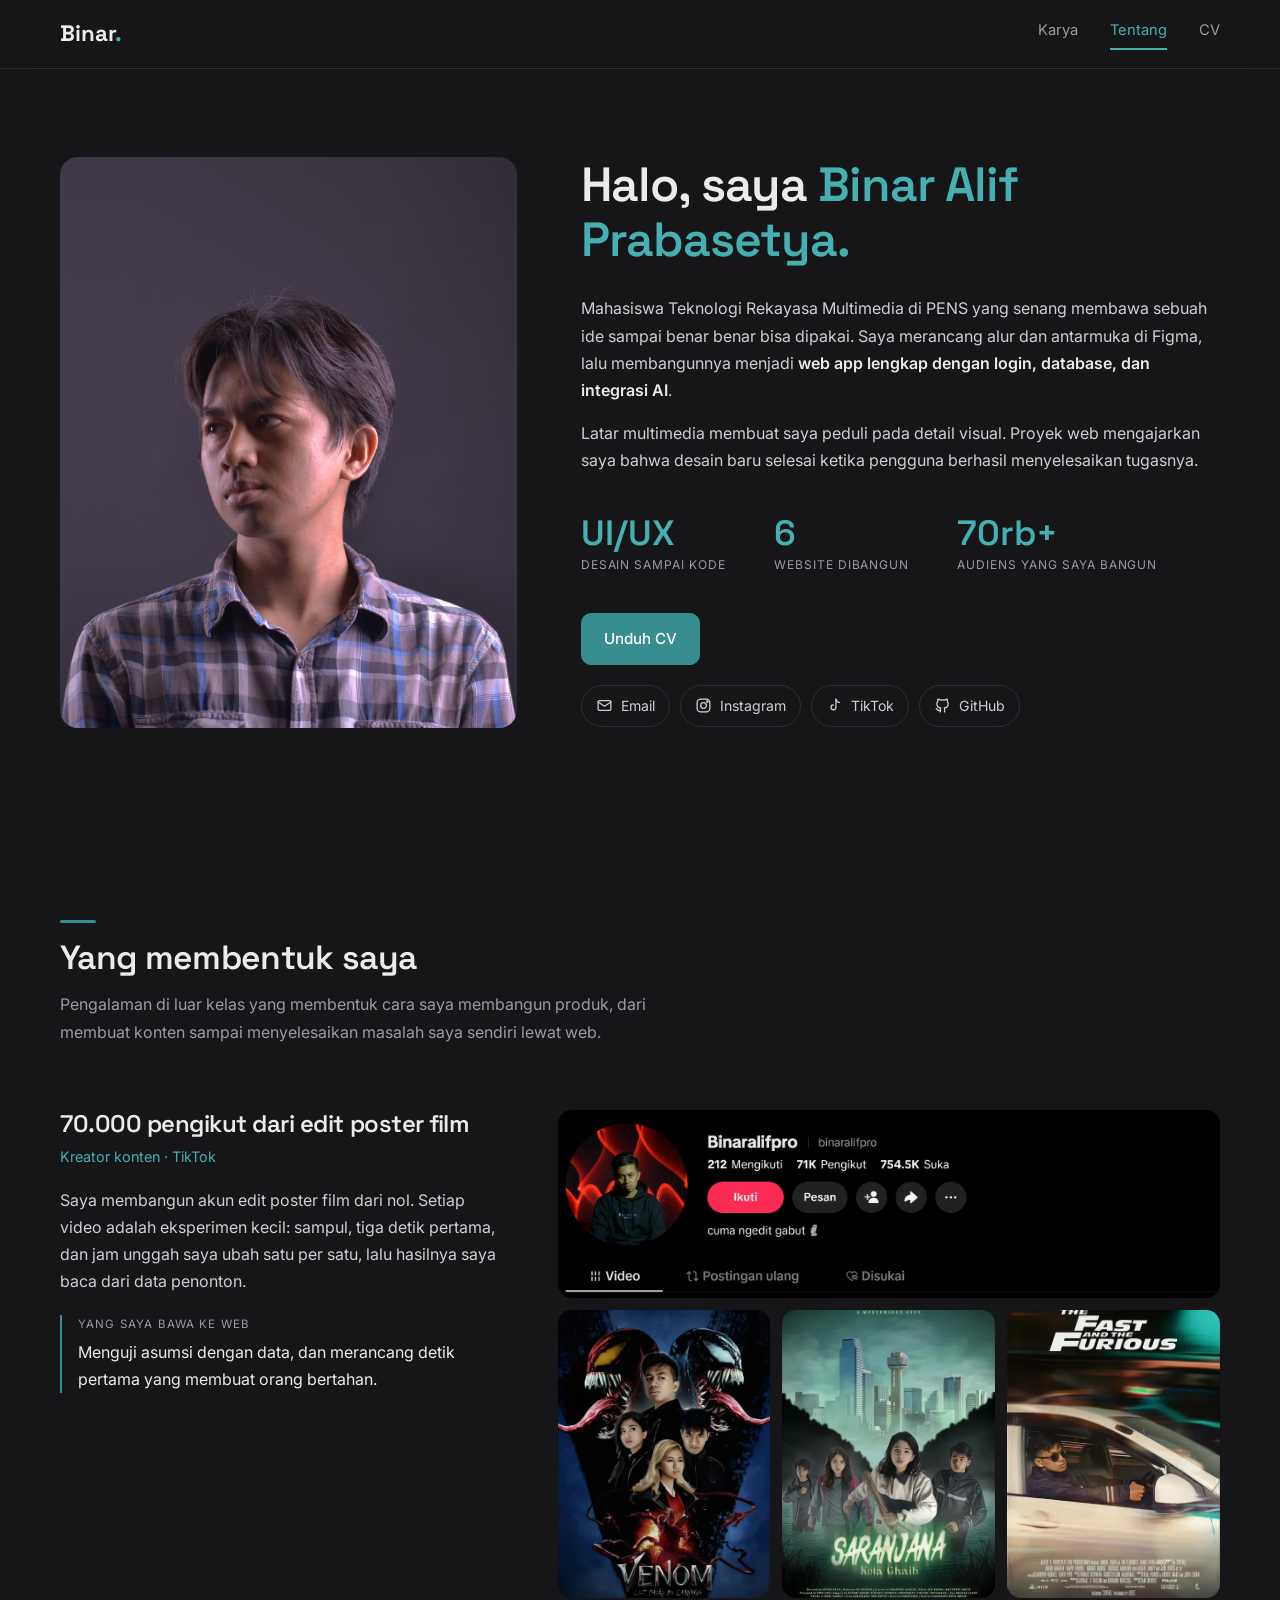
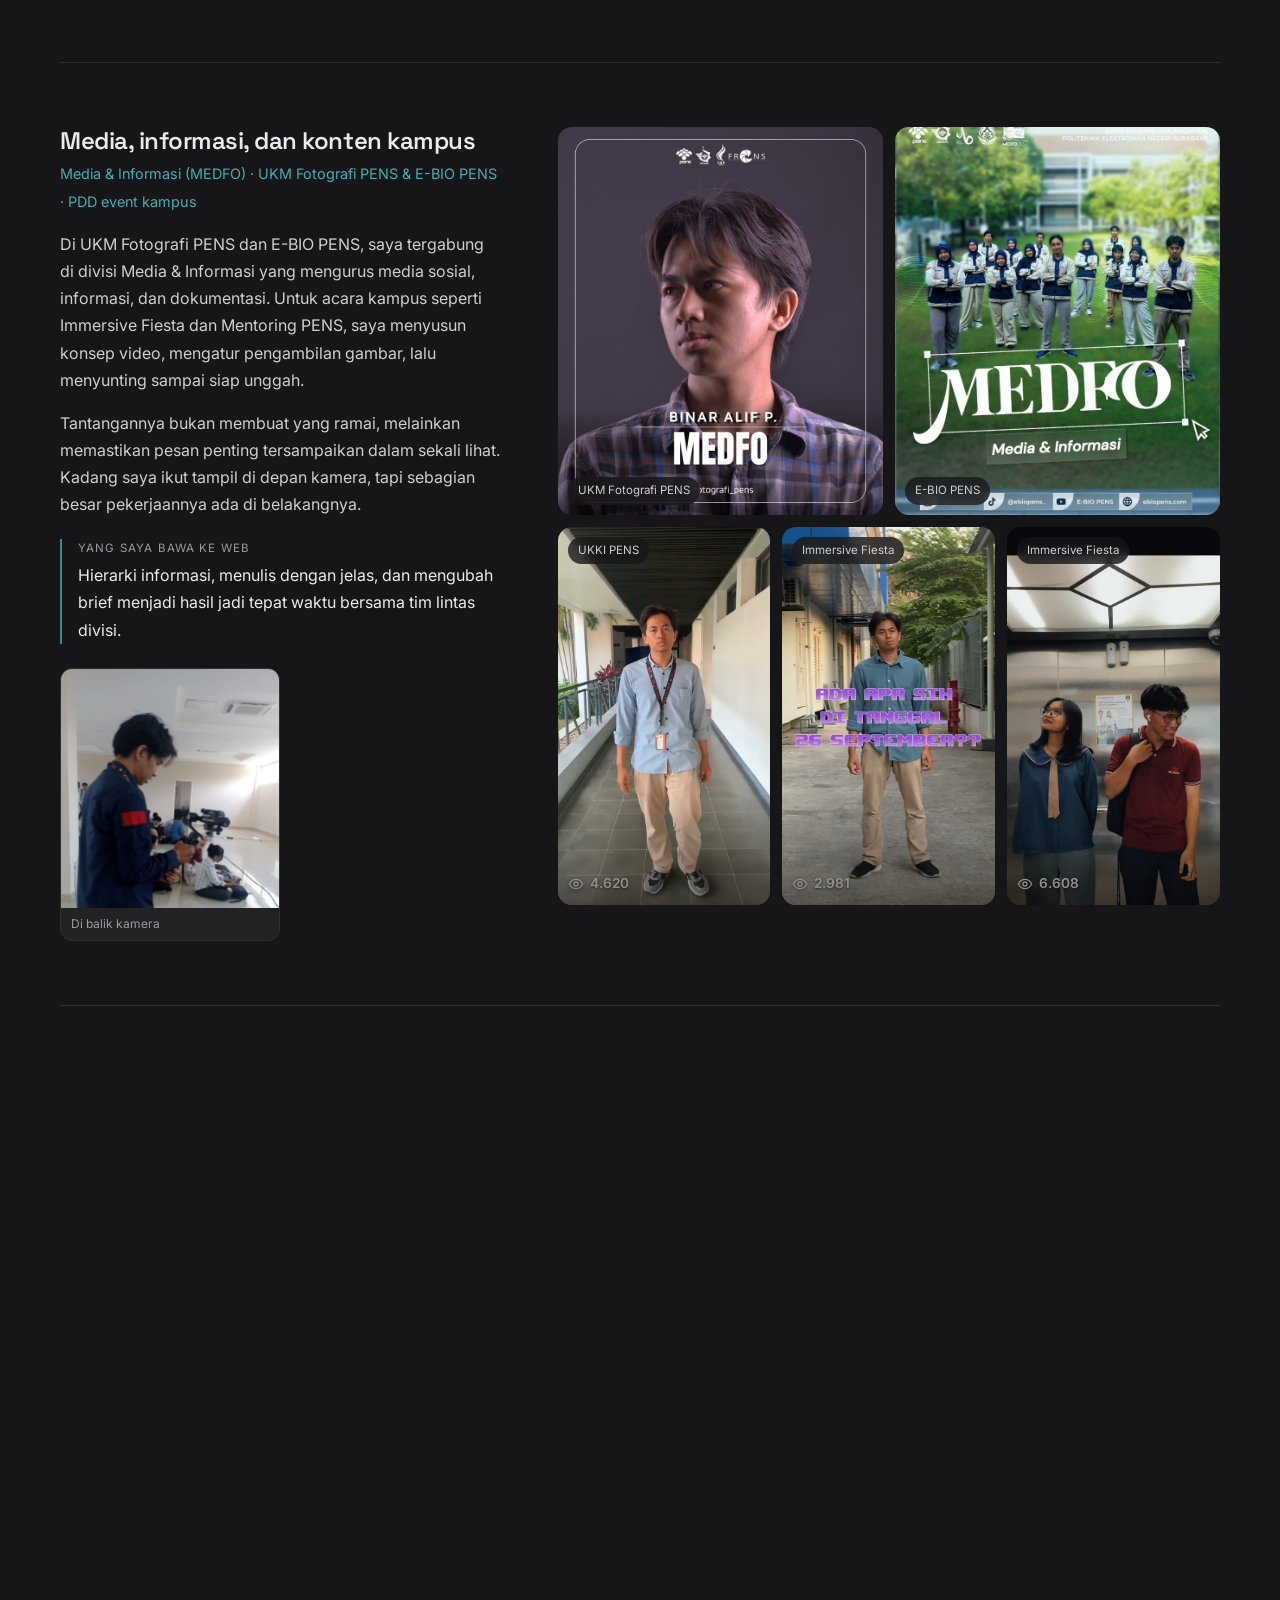
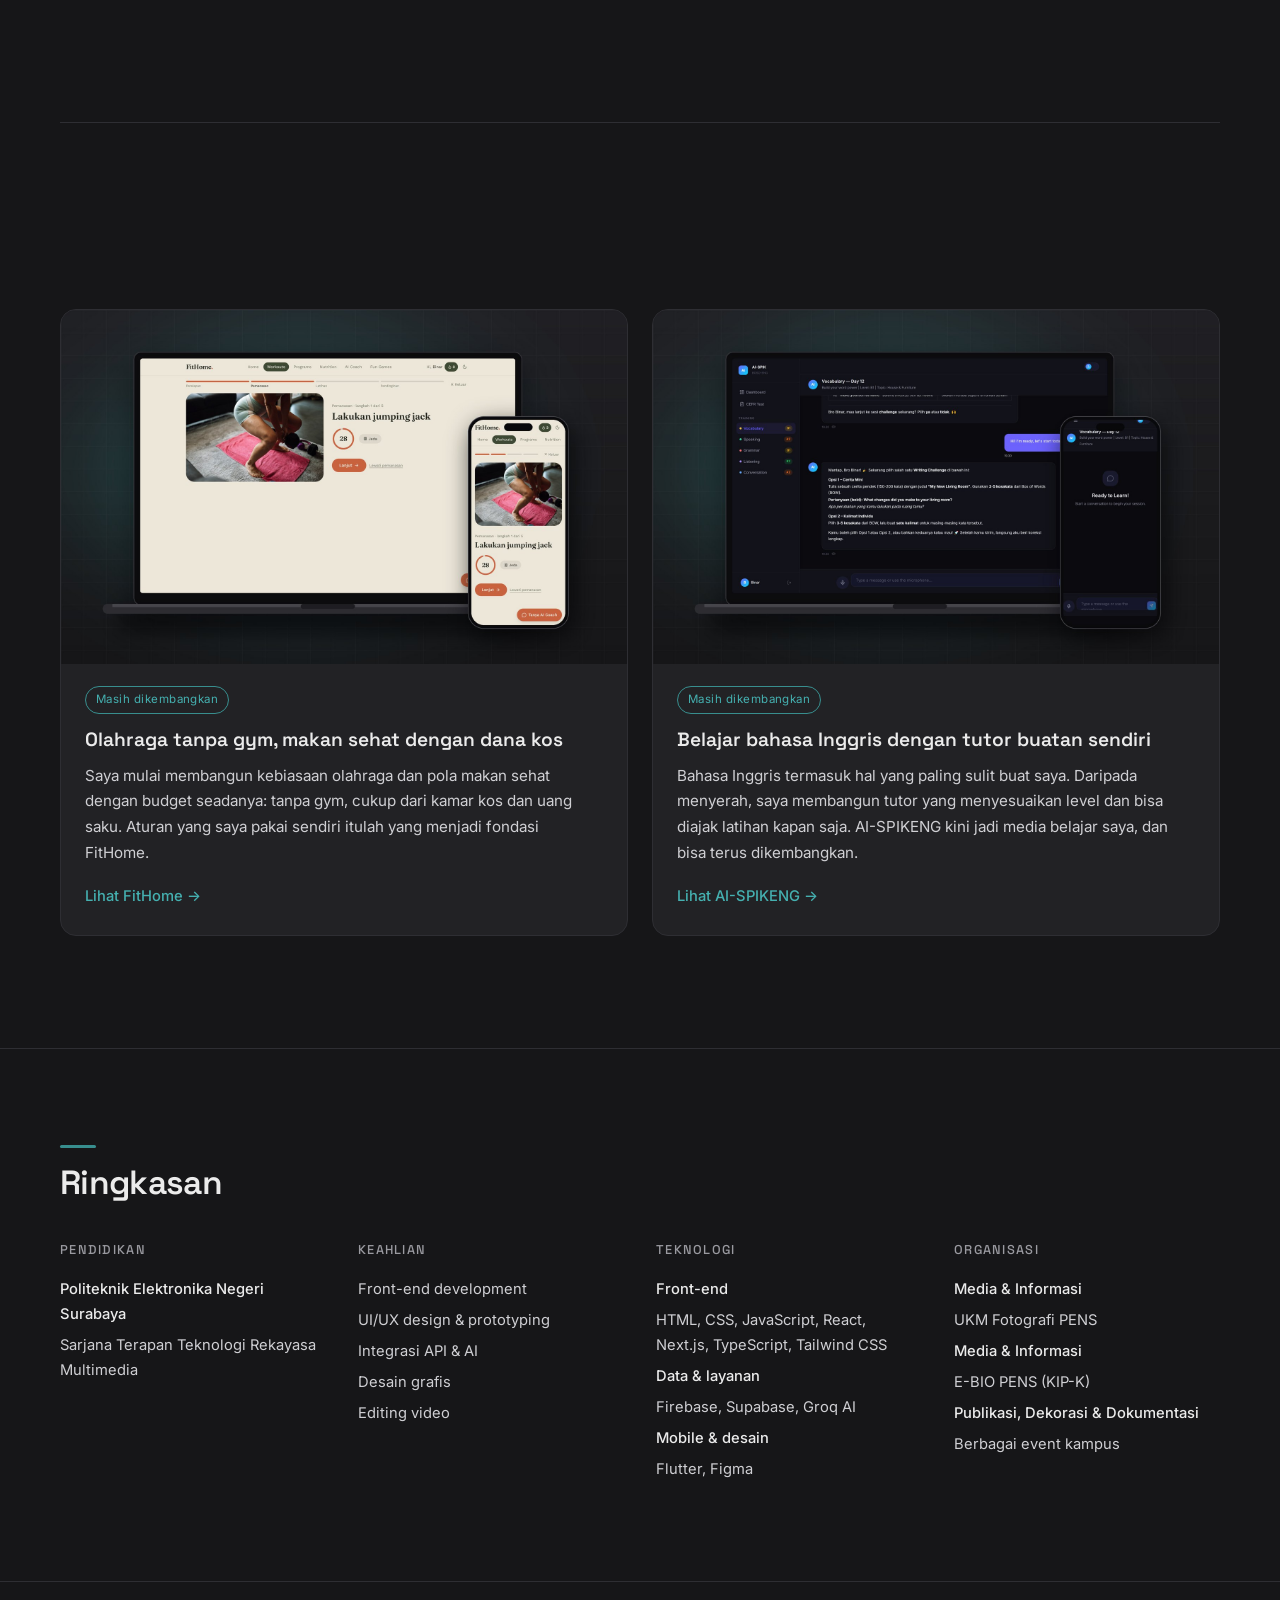
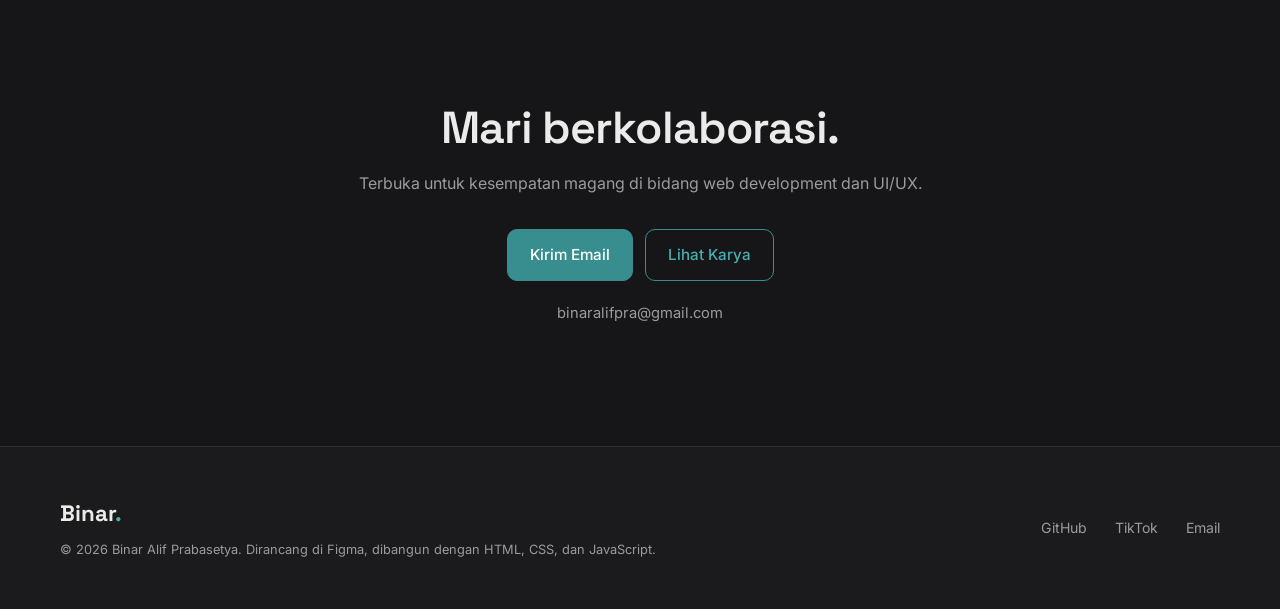
==== commit fd0850cf: "Perbarui CV, email, dan rapikan repo - Ganti CV dengan versi terbaru dan hapus salinan PDF ganda - E" ====
--- a/about.html
+++ b/about.html
@@ -38,7 +38,7 @@
           <a class="btn btn-primary" href="assets/CV-Binar.pdf" target="_blank">Unduh CV</a>
         </div>
         <div class="socials">
-          <a class="social" href="mailto:alifmgp@gmail.com" aria-label="Email"><svg viewBox="0 0 24 24" aria-hidden="true"><rect x="3" y="5" width="18" height="14" rx="2"/><path d="m3 7 9 6 9-6"/></svg><span>Email</span></a>
+          <a class="social" href="https://mail.google.com/mail/?view=cm&amp;fs=1&amp;to=binaralifpra@gmail.com" target="_blank" rel="noopener" title="binaralifpra@gmail.com" aria-label="Email"><svg viewBox="0 0 24 24" aria-hidden="true"><rect x="3" y="5" width="18" height="14" rx="2"/><path d="m3 7 9 6 9-6"/></svg><span>Email</span></a>
           <a class="social" href="https://www.instagram.com/binaralifpro" target="_blank" rel="noopener" aria-label="Instagram"><svg viewBox="0 0 24 24" aria-hidden="true"><rect x="3" y="3" width="18" height="18" rx="5"/><circle cx="12" cy="12" r="4"/><circle cx="17.5" cy="6.5" r="1"/></svg><span>Instagram</span></a>
           <a class="social" href="https://www.tiktok.com/@binaralifpro" target="_blank" rel="noopener" aria-label="TikTok"><svg viewBox="0 0 24 24" aria-hidden="true"><path d="M14 3v11.5a3.5 3.5 0 1 1-3.5-3.5"/><path d="M14 3c.5 2.6 2.4 4.5 5 4.8"/></svg><span>TikTok</span></a>
           <a class="social" href="https://github.com/binaralifpra" target="_blank" rel="noopener" aria-label="GitHub"><svg viewBox="0 0 24 24" aria-hidden="true"><path d="M9 19c-4 1.3-4-2-6-2.5m12 4.5v-3.5c0-1 .1-1.4-.5-2 2.8-.3 5.5-1.4 5.5-6a4.7 4.7 0 0 0-1.3-3.2 4.3 4.3 0 0 0-.1-3.2s-1-.3-3.4 1.3a11.6 11.6 0 0 0-6.2 0C6.6 2.8 5.5 3.1 5.5 3.1a4.3 4.3 0 0 0-.1 3.2A4.7 4.7 0 0 0 4 9.5c0 4.6 2.7 5.7 5.5 6-.6.6-.6 1.2-.5 2V21"/></svg><span>GitHub</span></a>
@@ -185,9 +185,10 @@
         <h2>Mari berkolaborasi.</h2>
         <p>Terbuka untuk kesempatan magang di bidang web development dan UI/UX.</p>
         <div class="btns">
-          <a class="btn btn-primary" href="mailto:alifmgp@gmail.com">Kirim Email</a>
+          <a class="btn btn-primary" href="https://mail.google.com/mail/?view=cm&amp;fs=1&amp;to=binaralifpra@gmail.com" target="_blank" rel="noopener" title="binaralifpra@gmail.com">Kirim Email</a>
           <a class="btn btn-ghost" href="index.html#work">Lihat Karya</a>
         </div>
+        <p class="contact-mail">binaralifpra@gmail.com</p>
       </div>
     </section>
   </main>
@@ -201,7 +202,7 @@
       <nav>
         <a href="https://github.com/binaralifpra" target="_blank" rel="noopener">GitHub</a>
         <a href="https://www.tiktok.com/@binaralifpro" target="_blank" rel="noopener">TikTok</a>
-        <a href="mailto:alifmgp@gmail.com">Email</a>
+        <a href="https://mail.google.com/mail/?view=cm&amp;fs=1&amp;to=binaralifpra@gmail.com" target="_blank" rel="noopener" title="binaralifpra@gmail.com">Email</a>
       </nav>
     </div>
   </footer>
--- a/css/style.css
+++ b/css/style.css
@@ -182,6 +182,7 @@
 .contact h2 { font-size: clamp(1.8rem, 4vw, 2.8rem); margin-bottom: 16px; }
 .contact p { color: var(--muted); margin-bottom: 32px; }
 .contact .btns { justify-content: center; }
+.contact .contact-mail { margin: 20px 0 0; font-size: 0.92rem; color: var(--muted); user-select: all; }
 
 /* Kolase tambahan halaman About */
 .bento > a { position: relative; border-radius: 14px; overflow: hidden; background: var(--surface); display: block; }
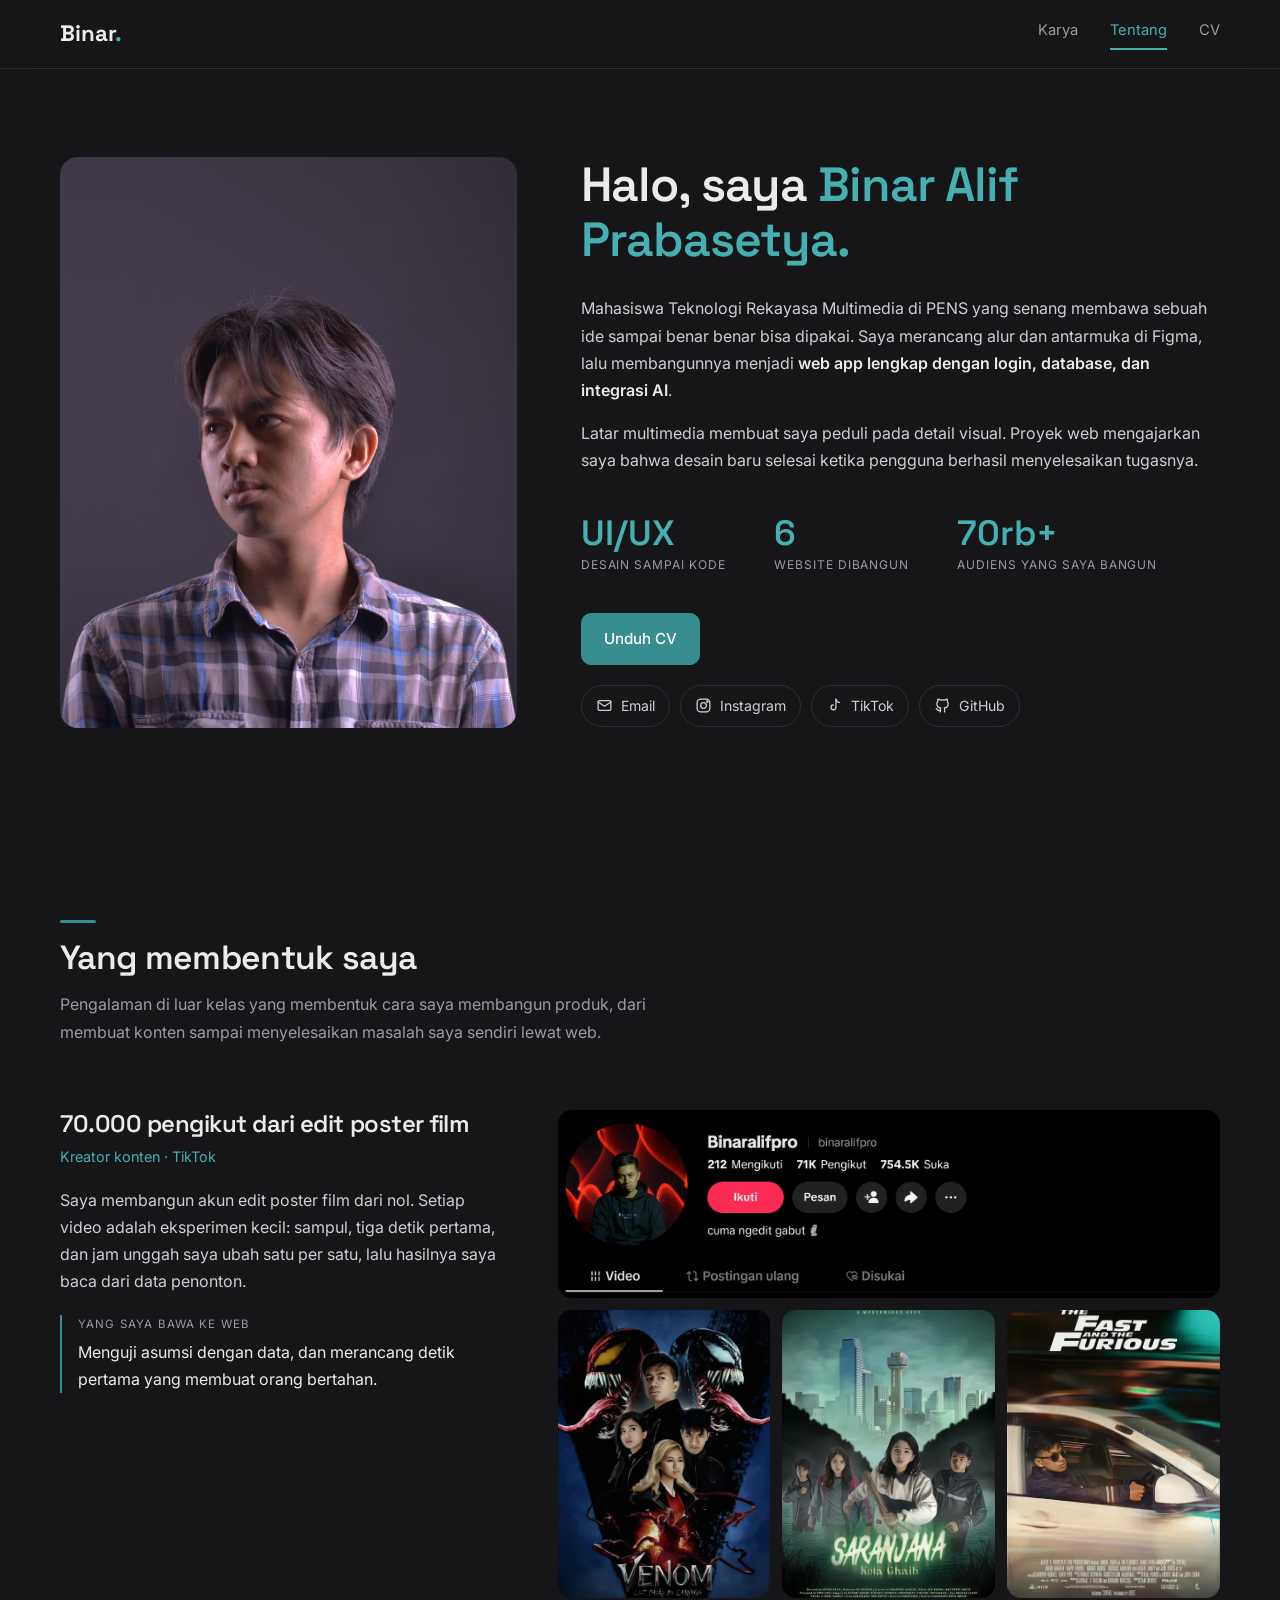
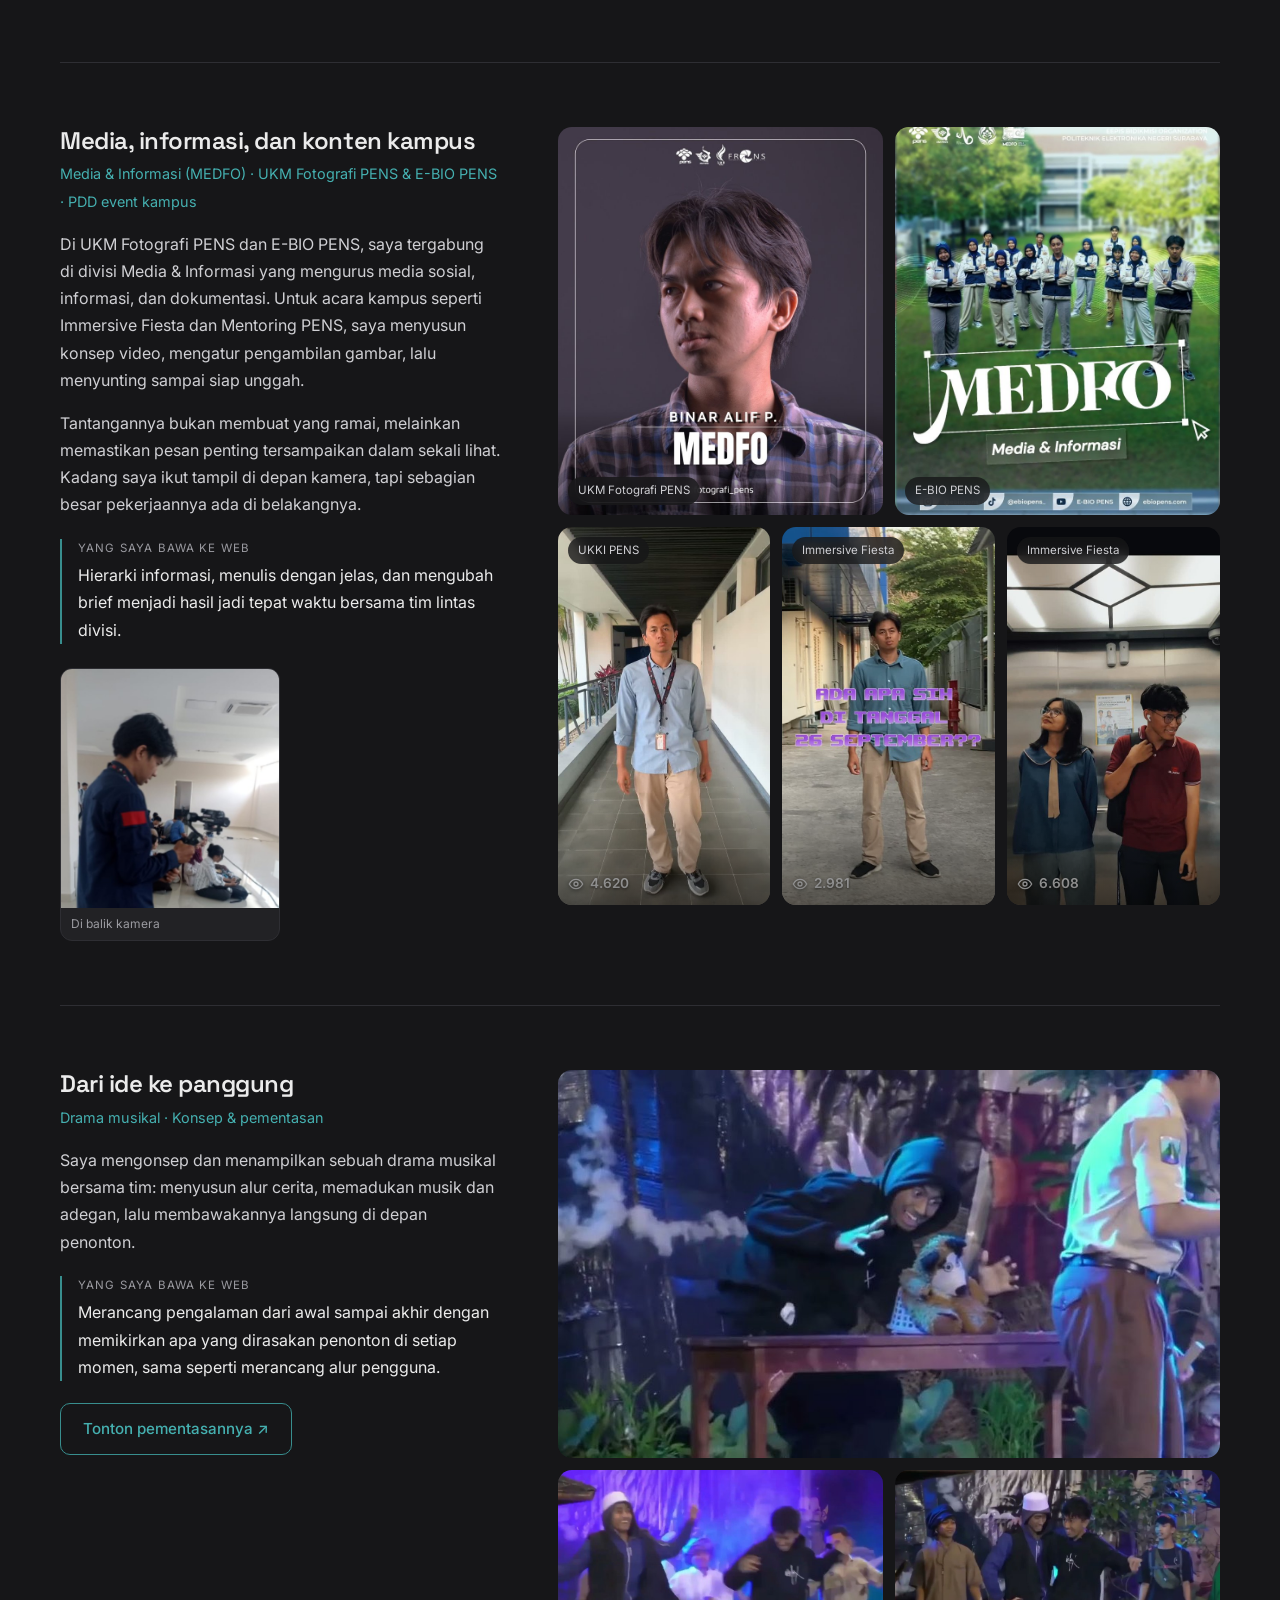
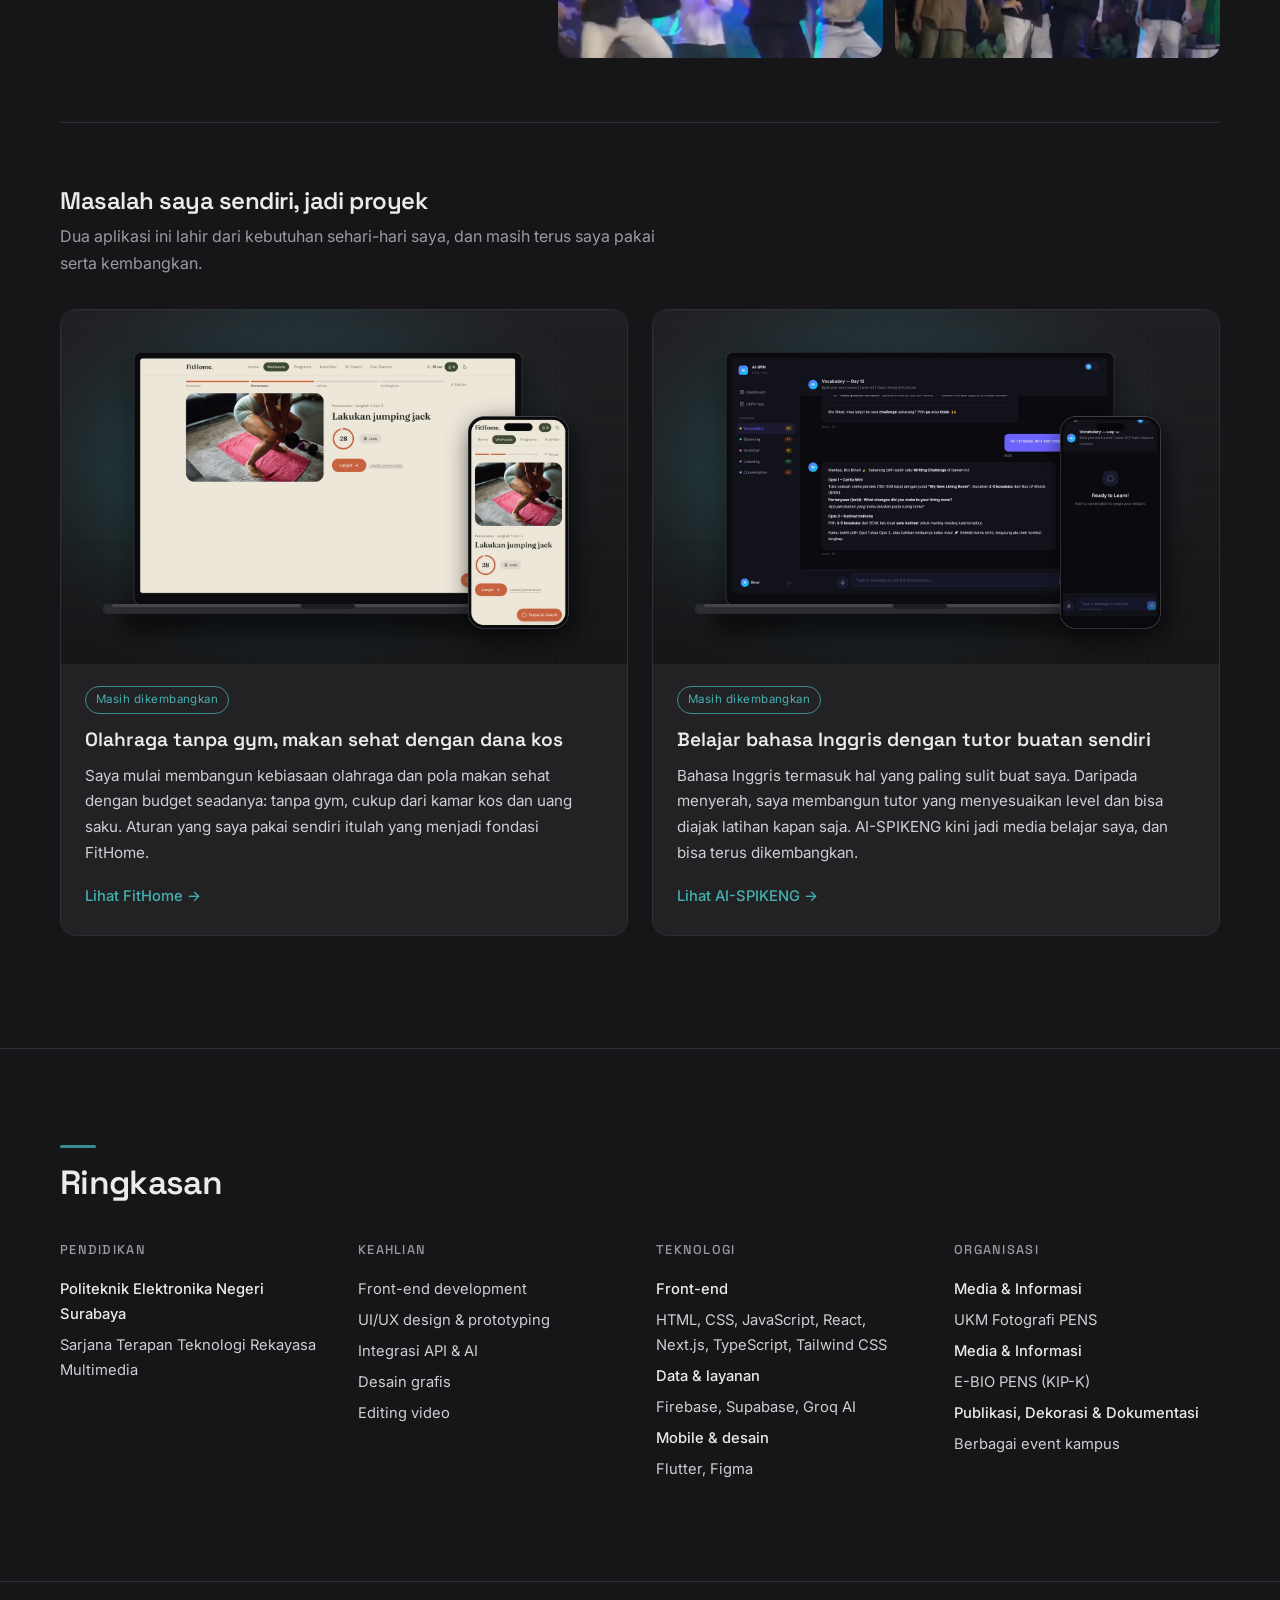
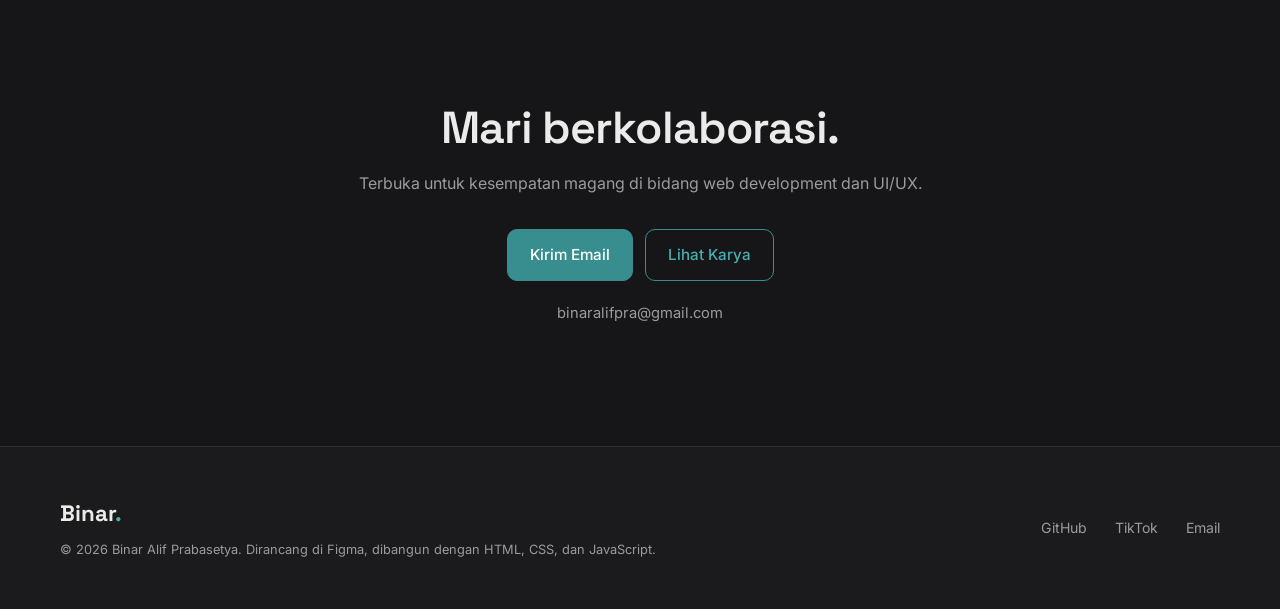
==== commit 7101ec61: "Tambahkan favicon Halaman sebelumnya memicu 404 karena browser mencari favicon.ico.  Co-Authored-By:" ====
--- a/about.html
+++ b/about.html
@@ -6,6 +6,7 @@
   <link rel="preconnect" href="https://fonts.googleapis.com">
   <link rel="preconnect" href="https://fonts.gstatic.com" crossorigin>
   <link href="https://fonts.googleapis.com/css2?family=Inter:wght@400;500;600&family=Space+Grotesk:wght@500;600;700&display=swap" rel="stylesheet">
+  <link rel="icon" href="assets/favicon.svg" type="image/svg+xml">
   <link rel="stylesheet" href="css/style.css">
   <title>Tentang | Binar Alif Prabasetya</title>
   <meta name="description" content="Tentang Binar Alif Prabasetya: web developer dan UI/UX dari Teknologi Rekayasa Multimedia PENS.">
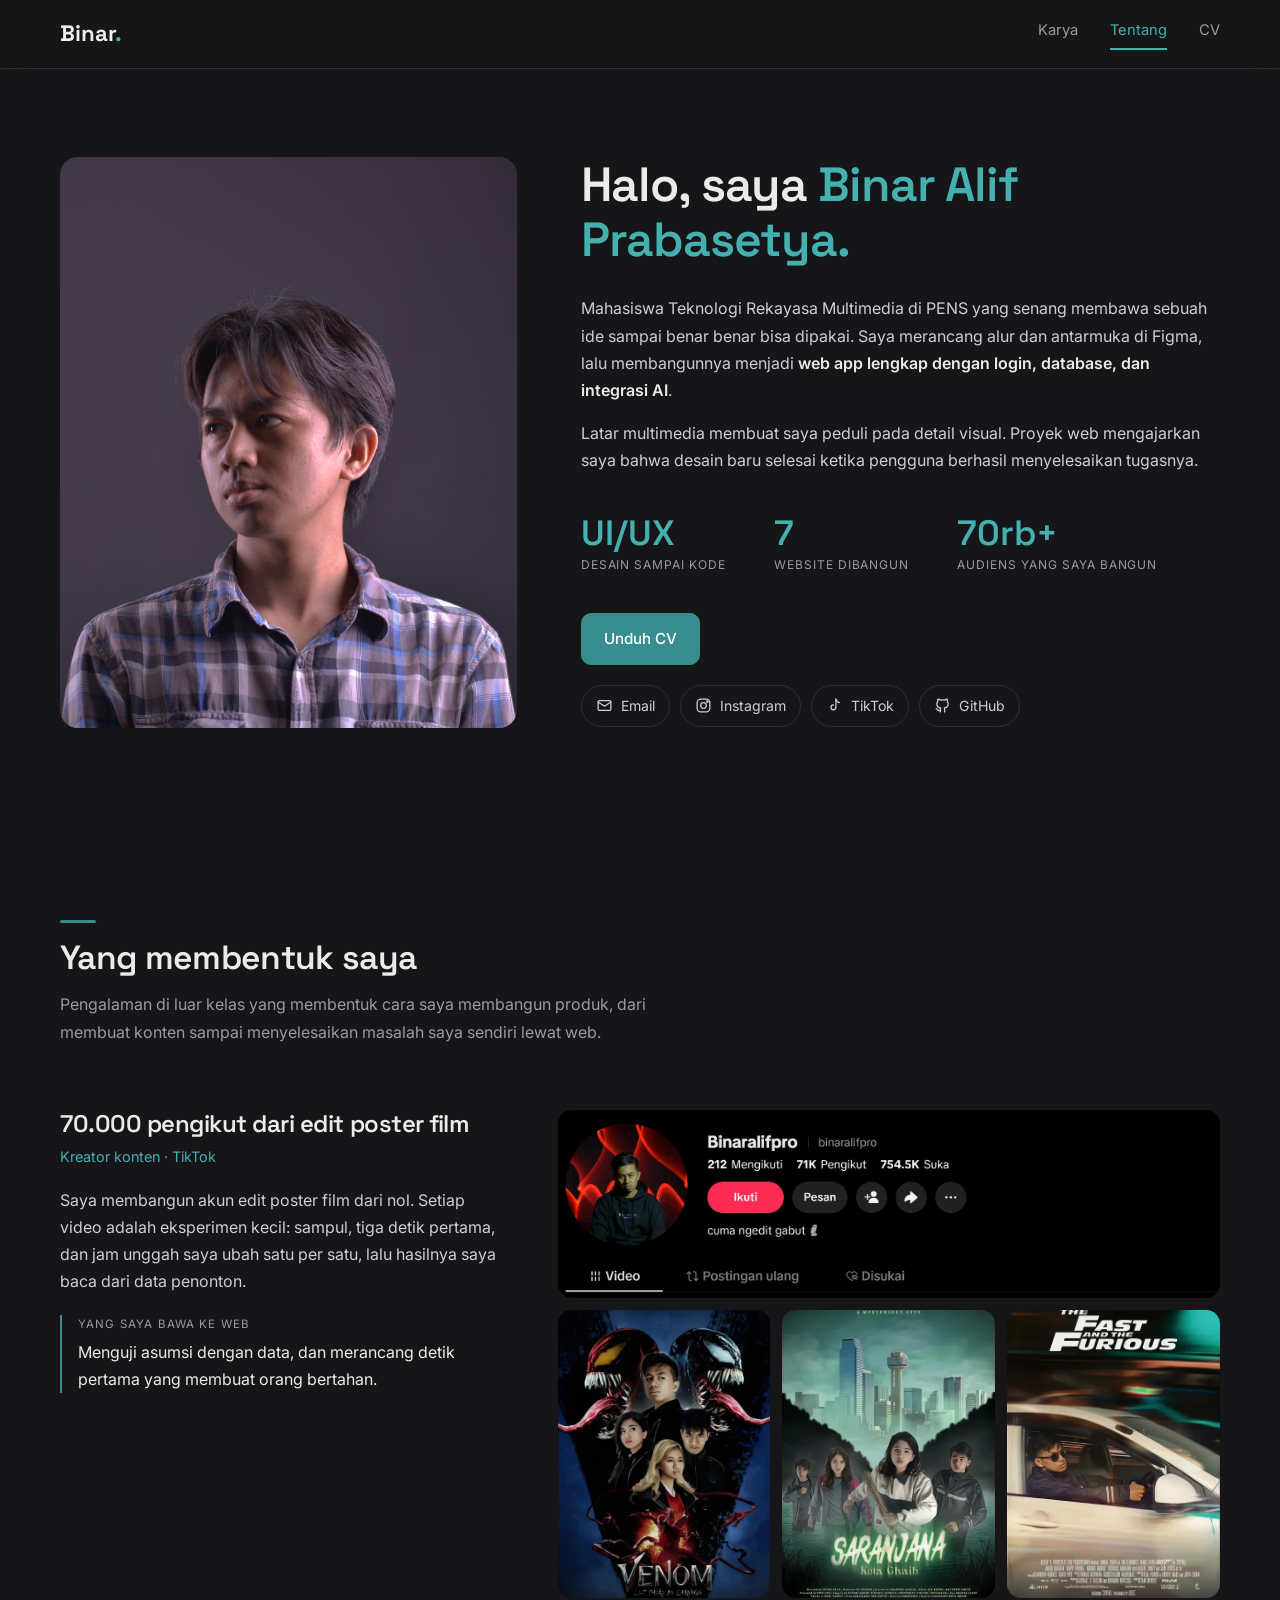
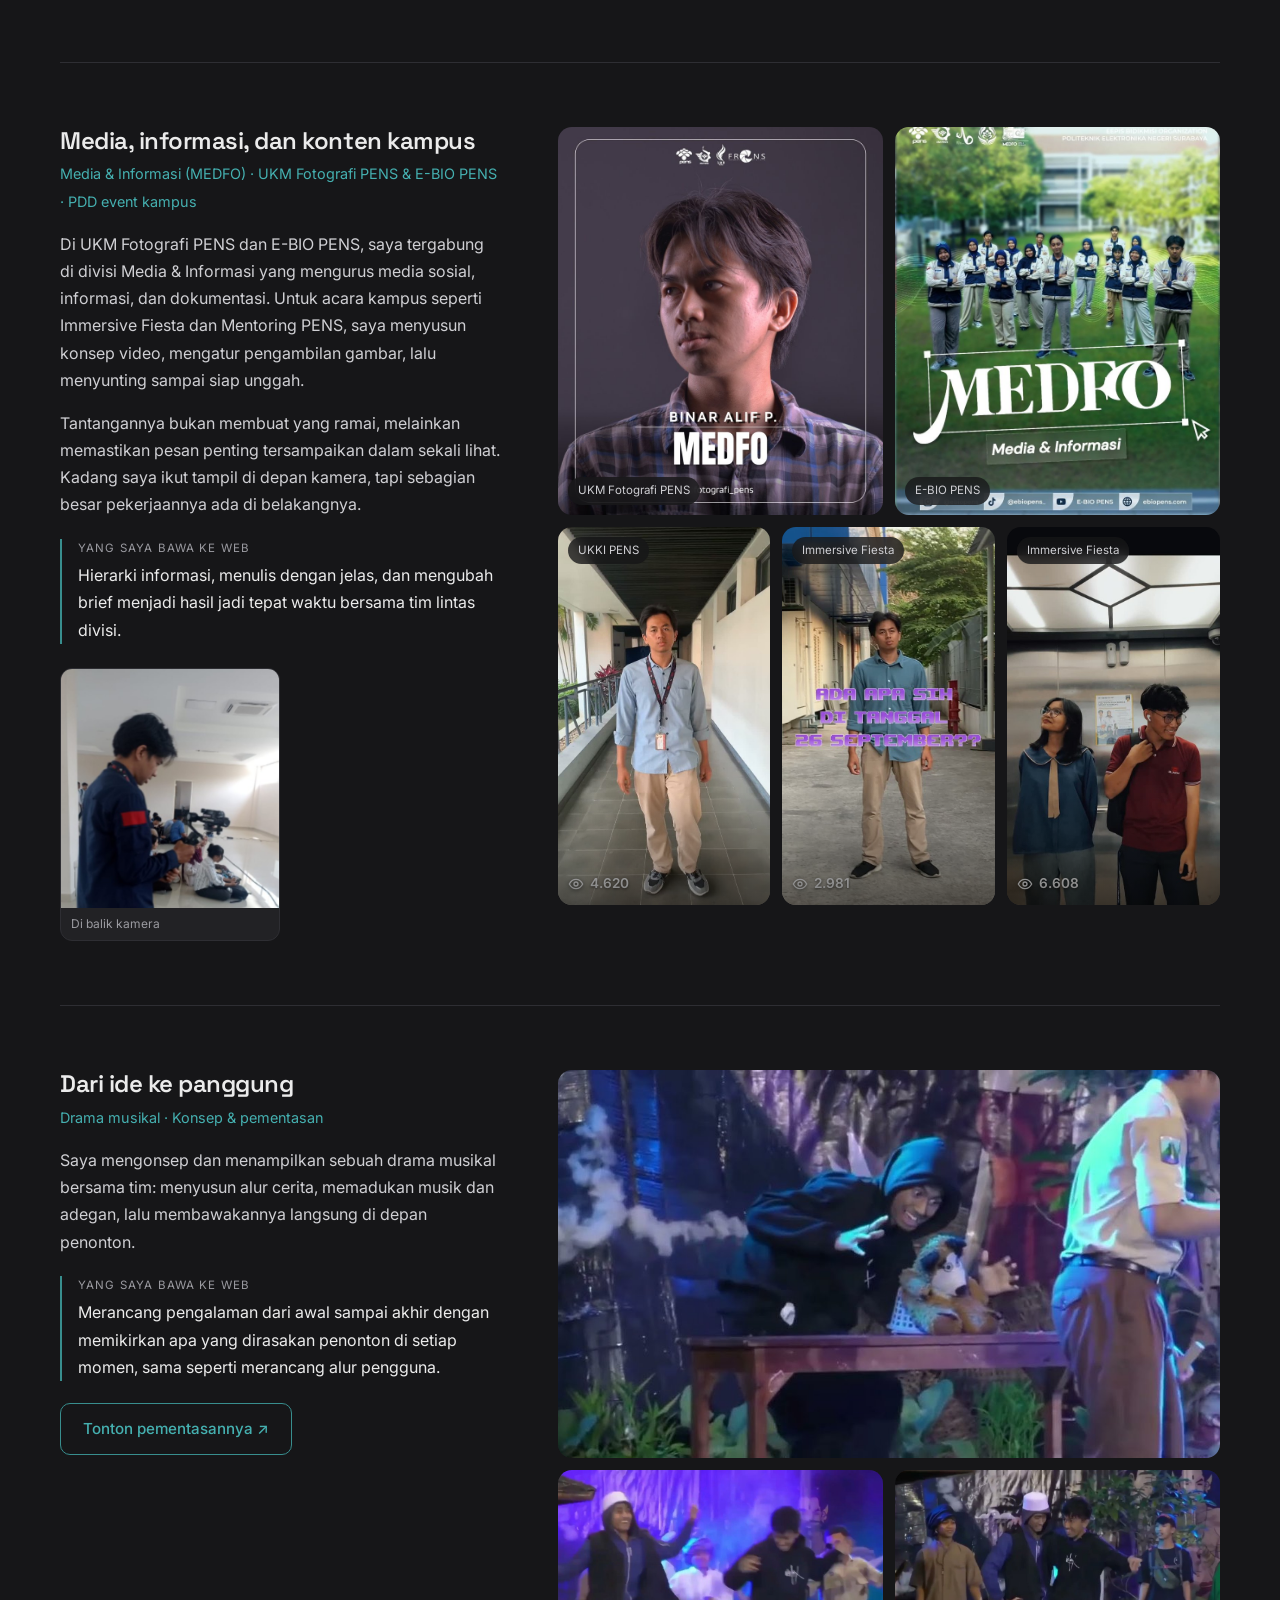
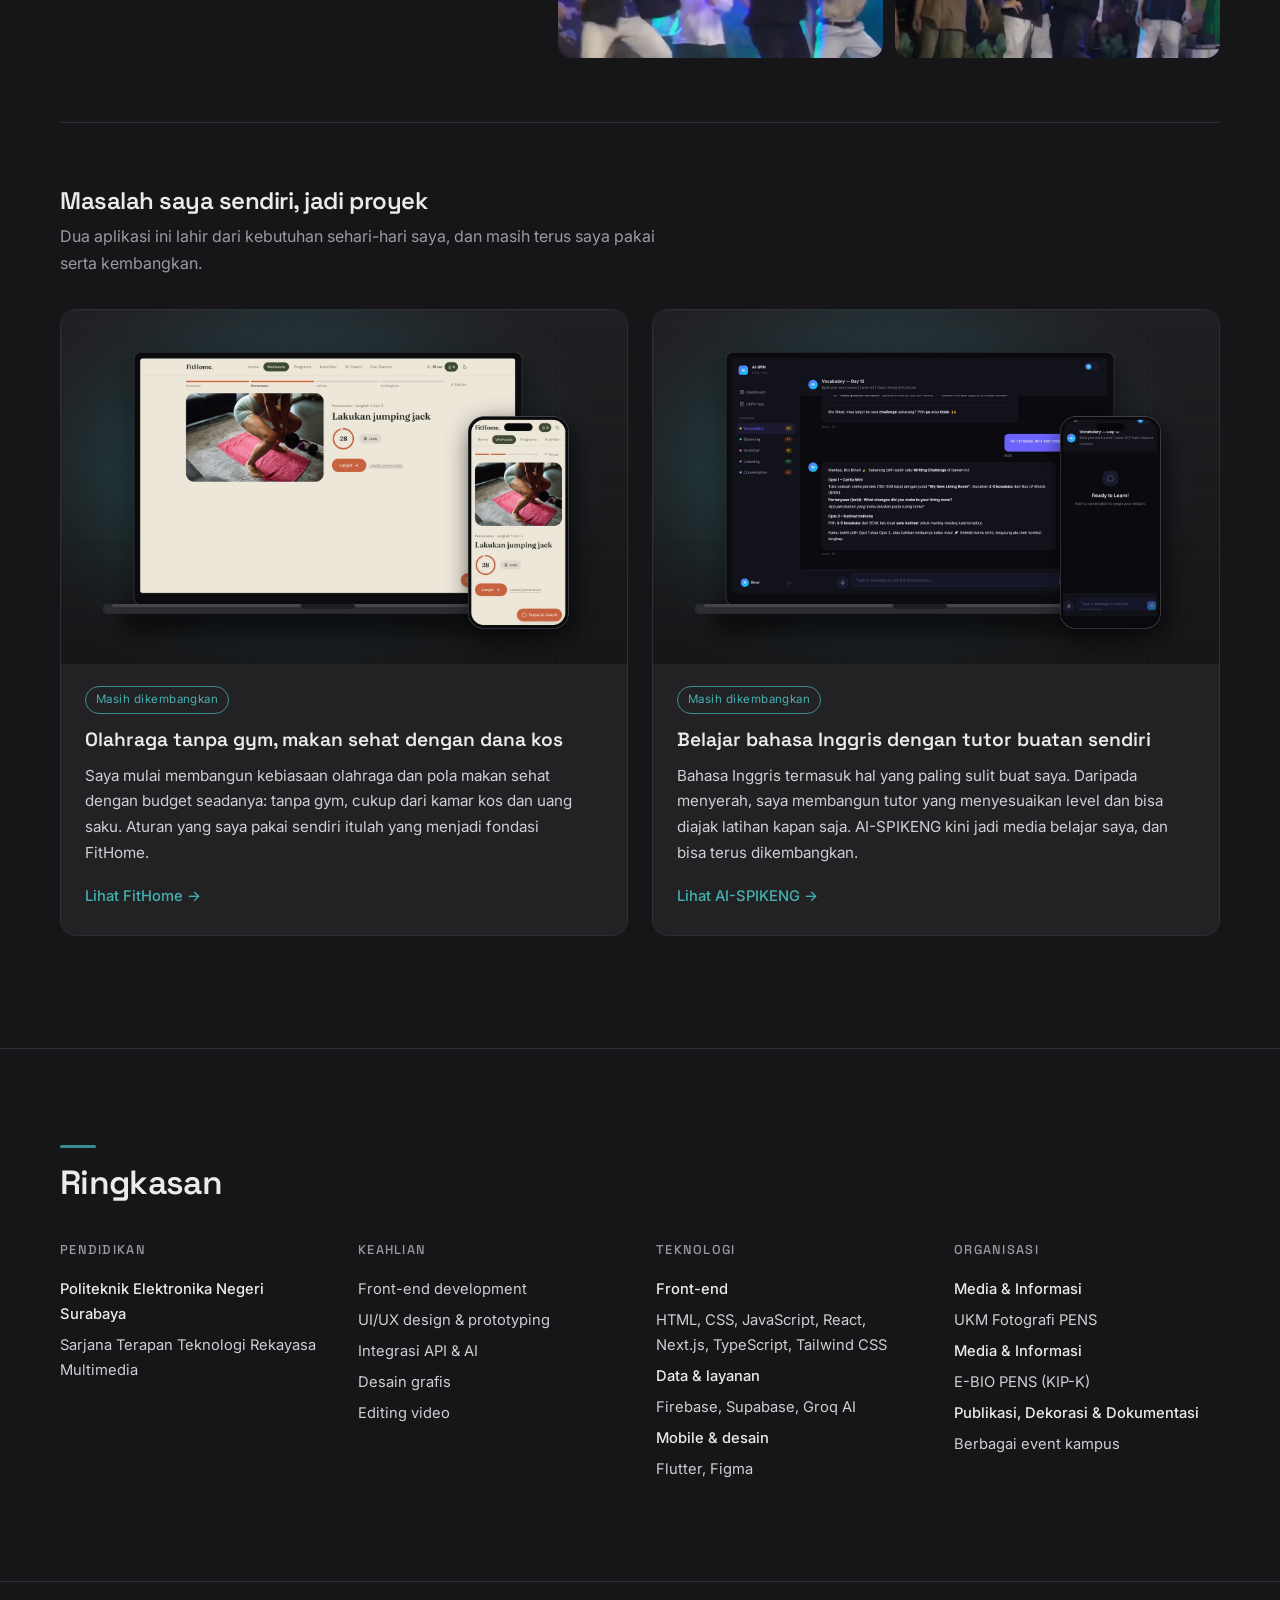
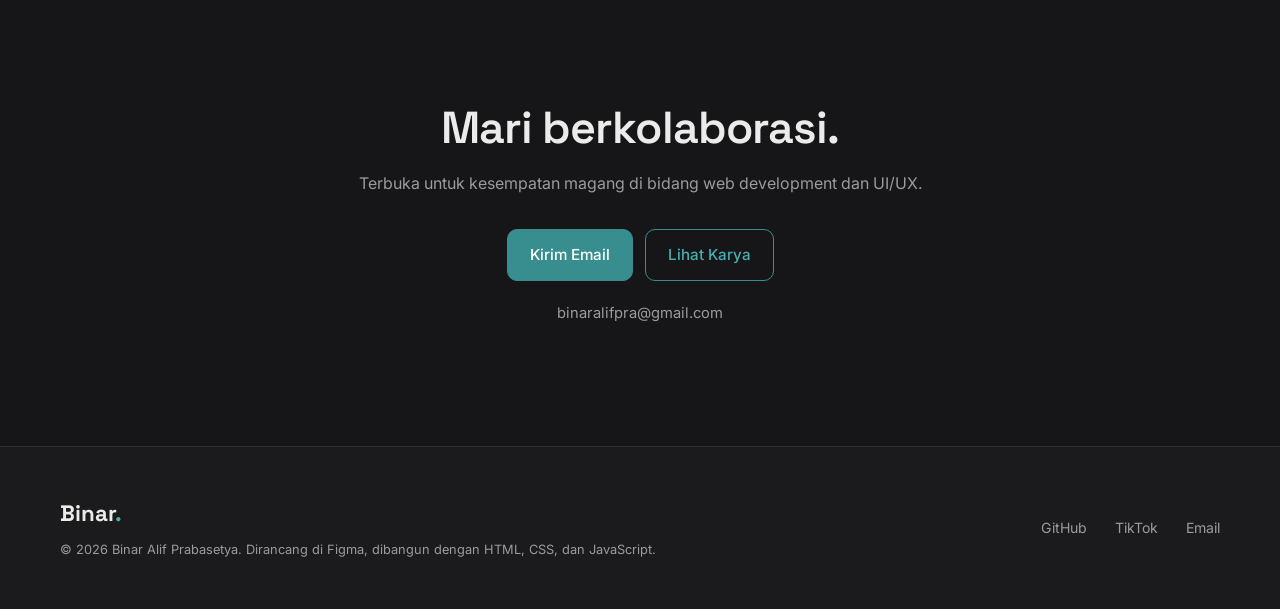
==== commit 0eeb8f21: "Tambahkan proyek Milky Wilky Studi kasus, 6 gambar (laptop + HP), link website, kode, dan prototype " ====
--- a/about.html
+++ b/about.html
@@ -32,7 +32,7 @@
         <p>Latar multimedia membuat saya peduli pada detail visual. Proyek web mengajarkan saya bahwa desain baru selesai ketika pengguna berhasil menyelesaikan tugasnya.</p>
         <div class="stats">
           <div><b>UI/UX</b><small>Desain sampai kode</small></div>
-          <div><b>6</b><small>Website dibangun</small></div>
+          <div><b>7</b><small>Website dibangun</small></div>
           <div><b>70rb+</b><small>Audiens yang saya bangun</small></div>
         </div>
         <div class="btns">
